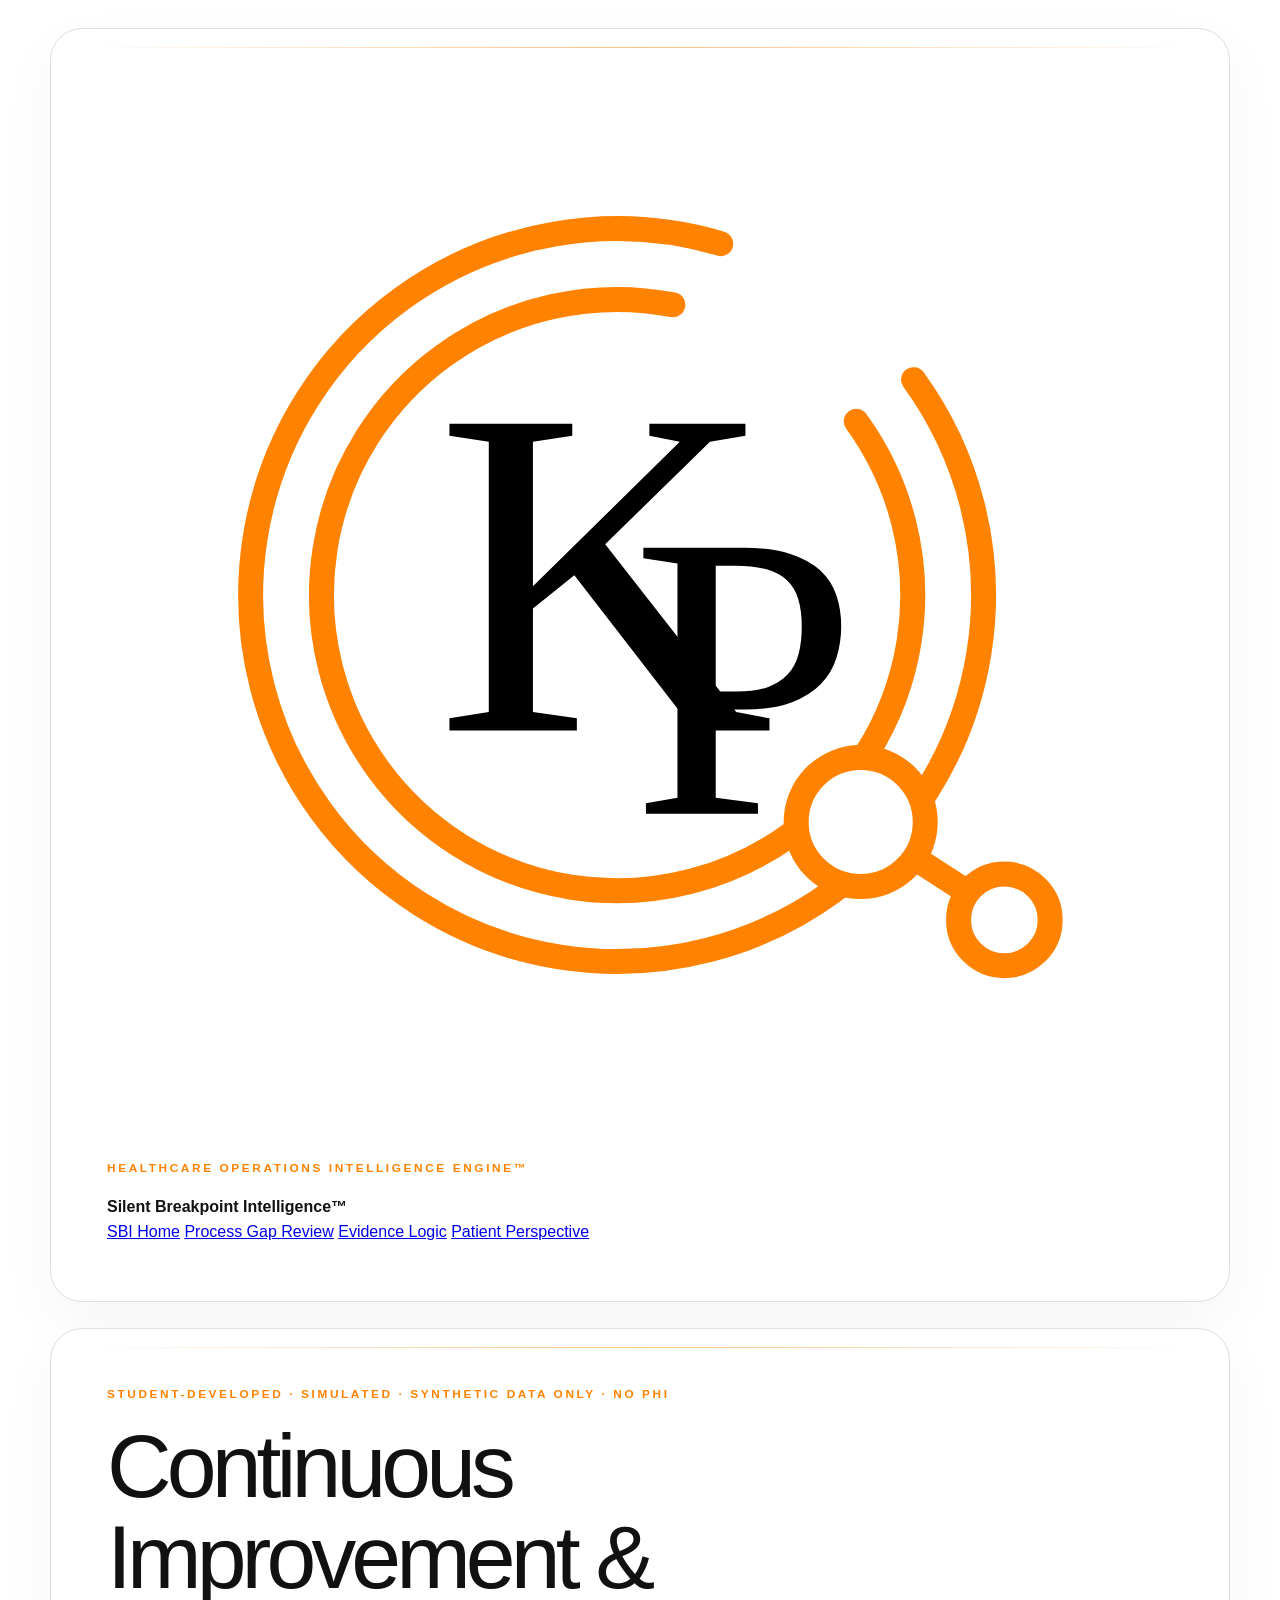
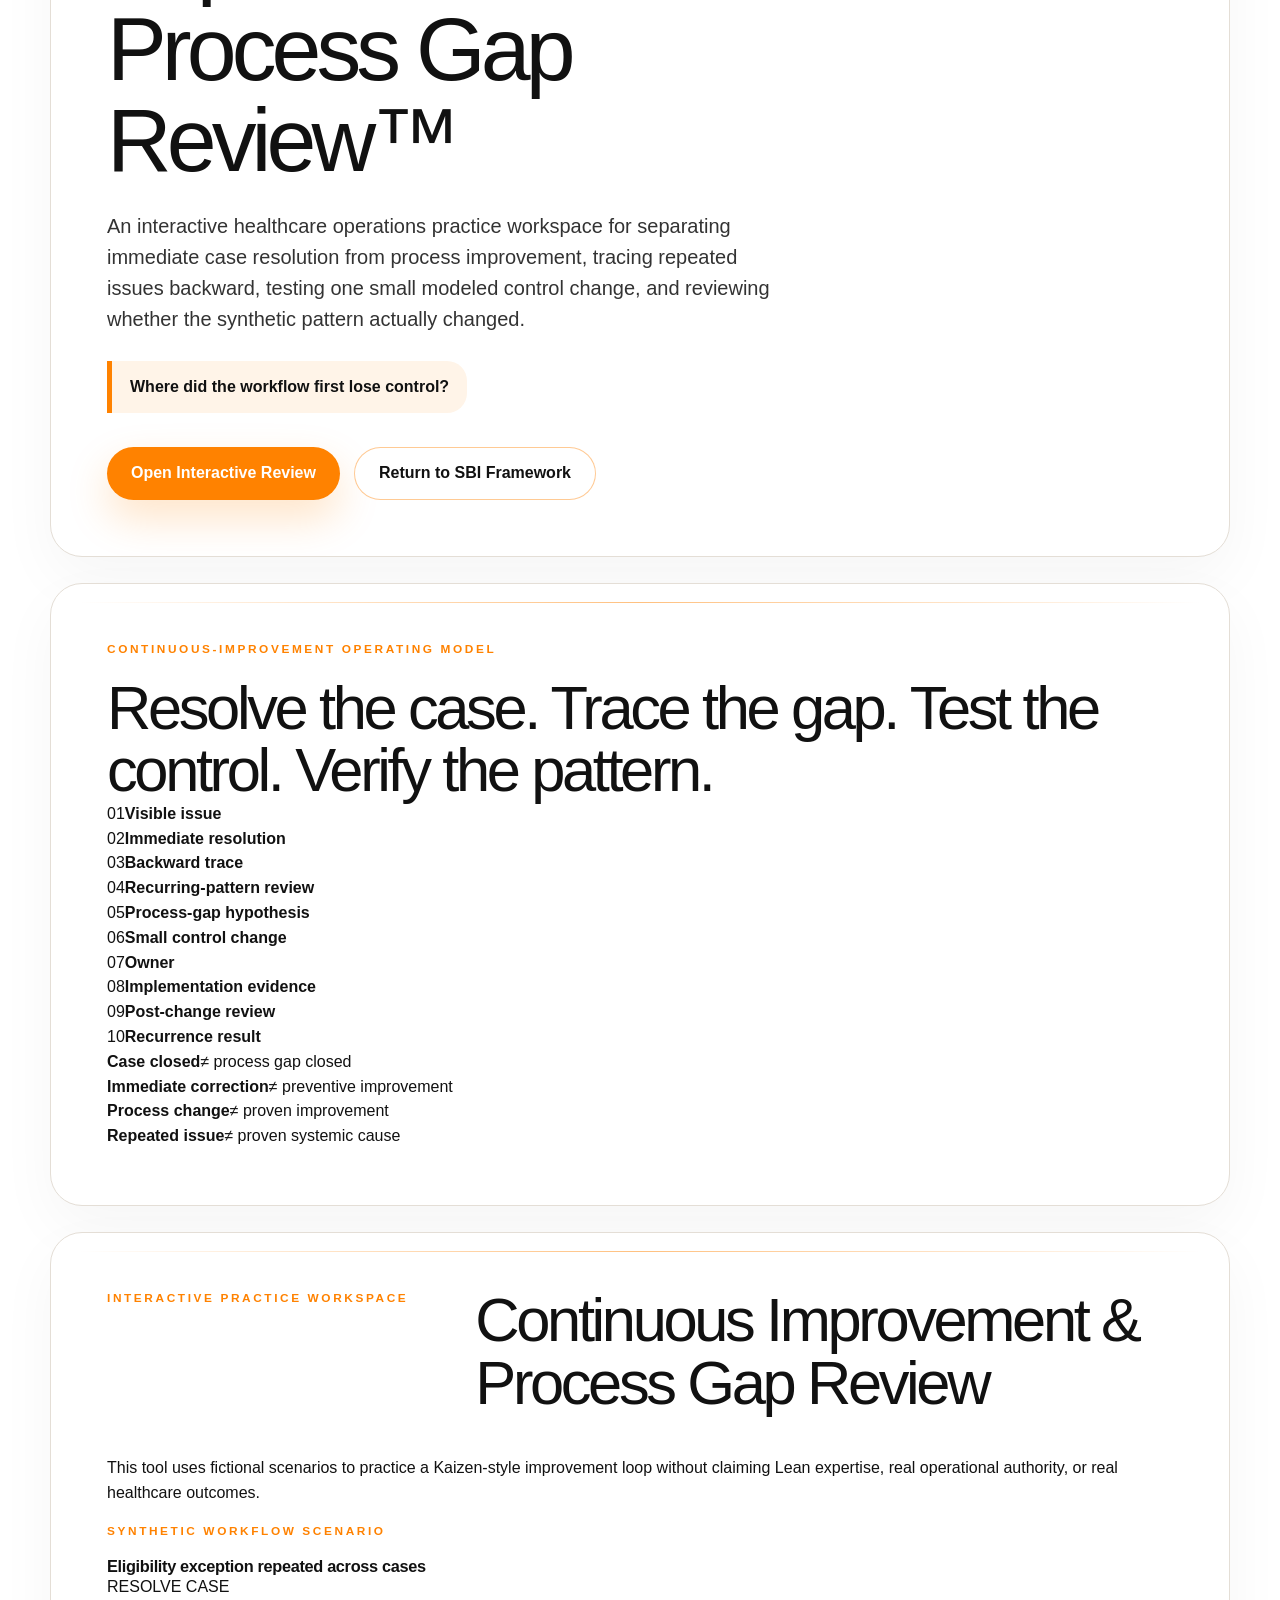
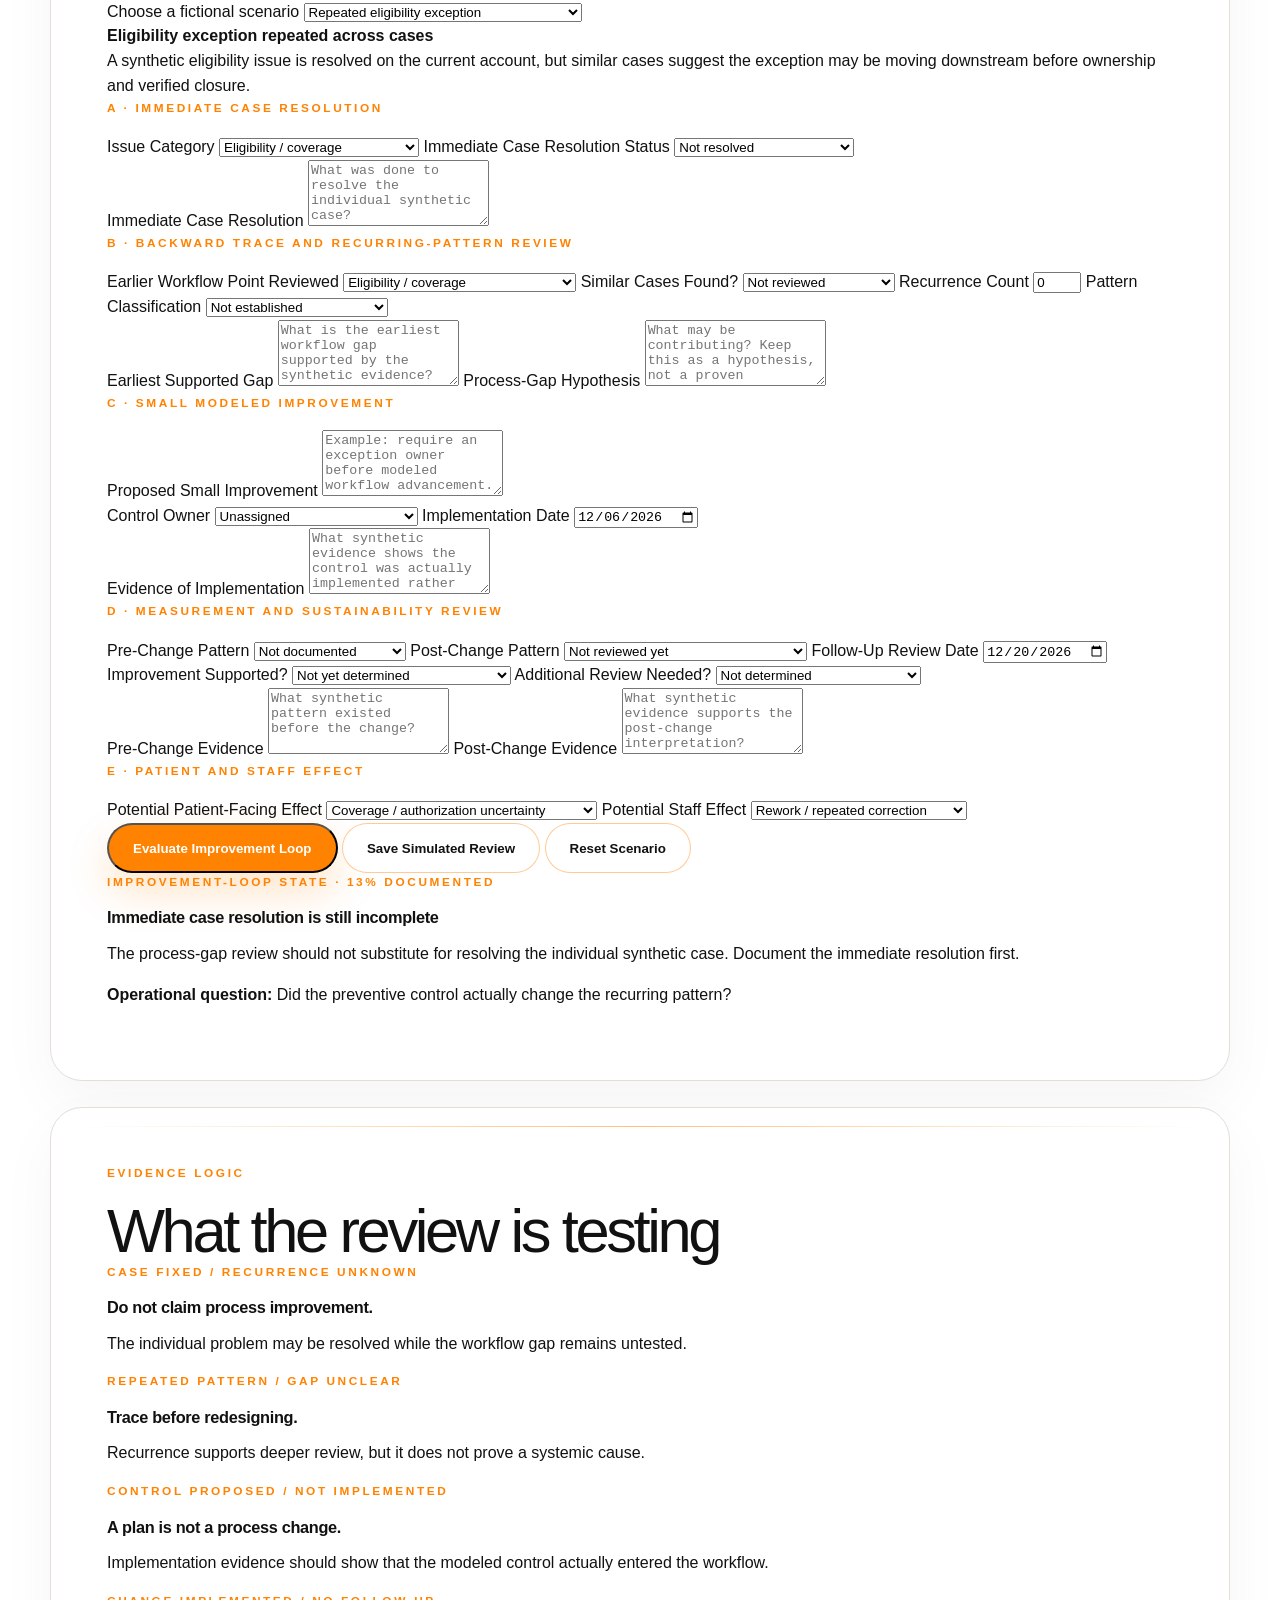
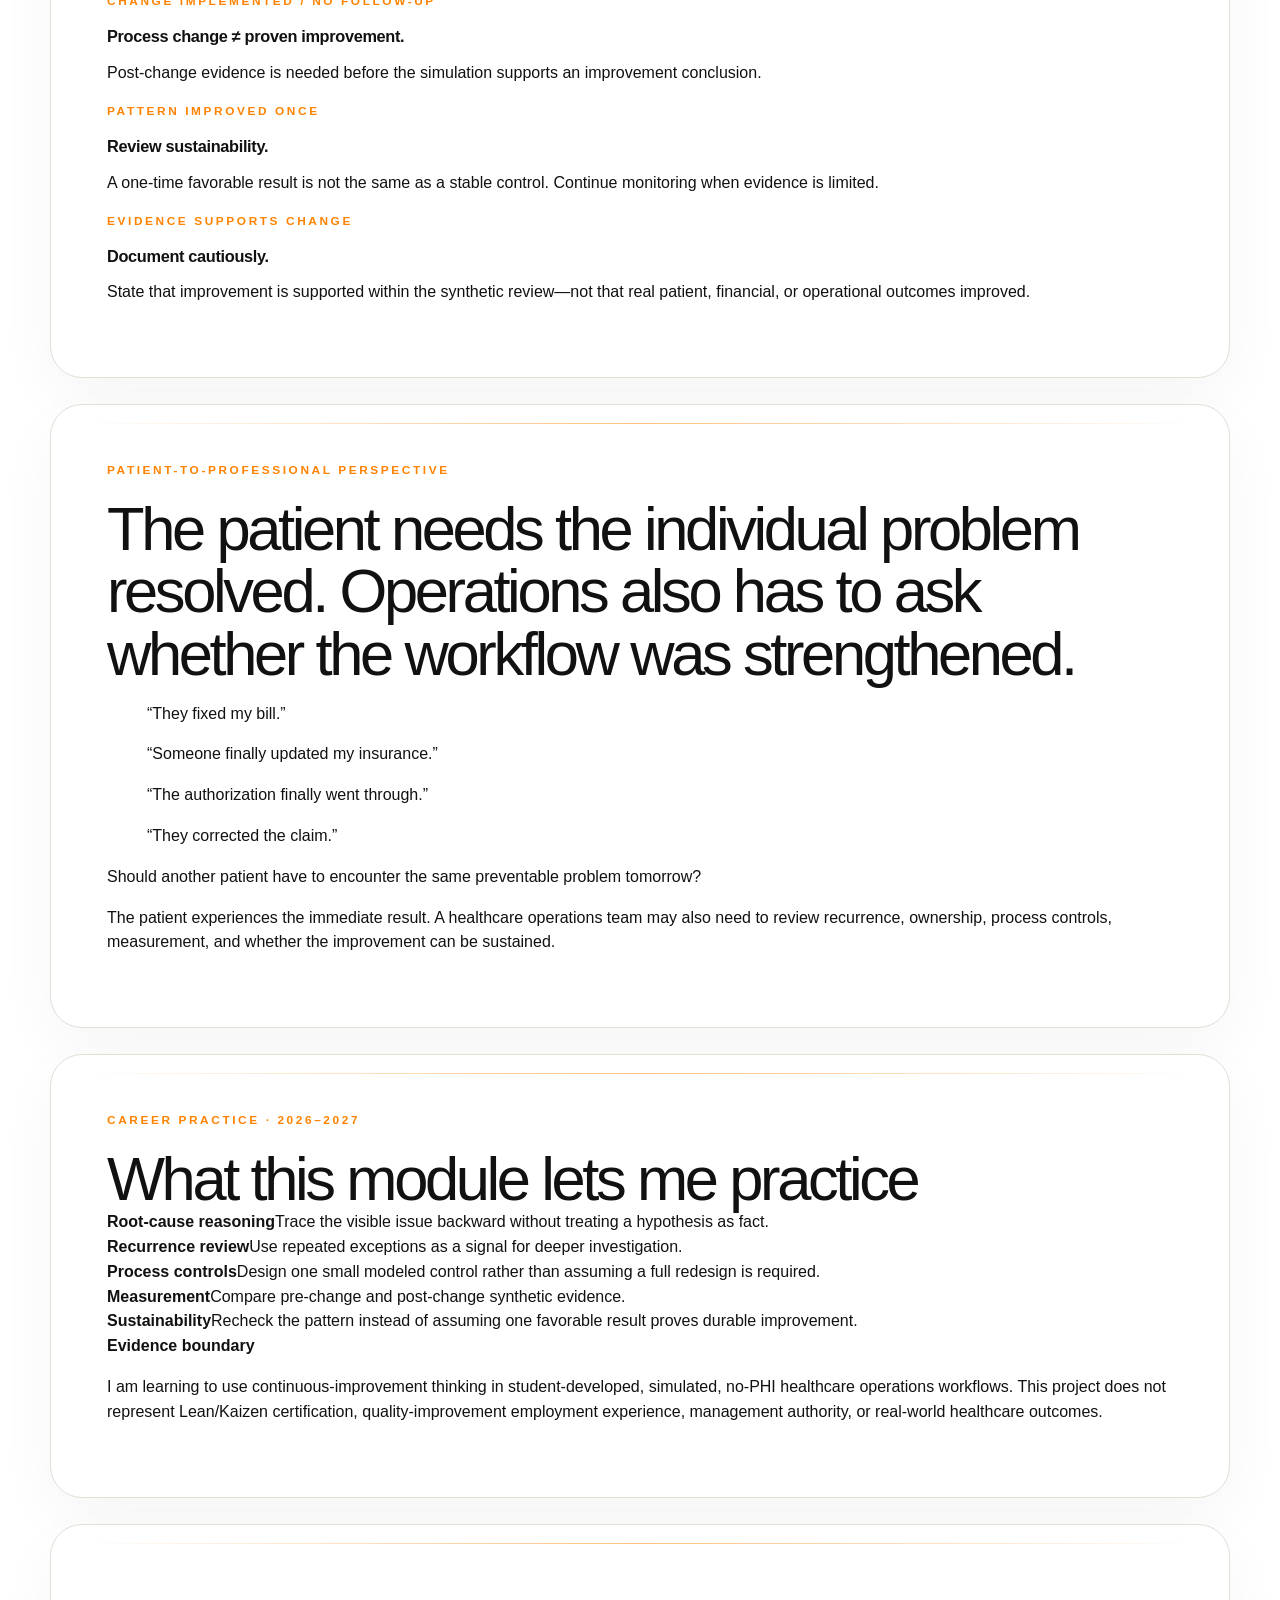
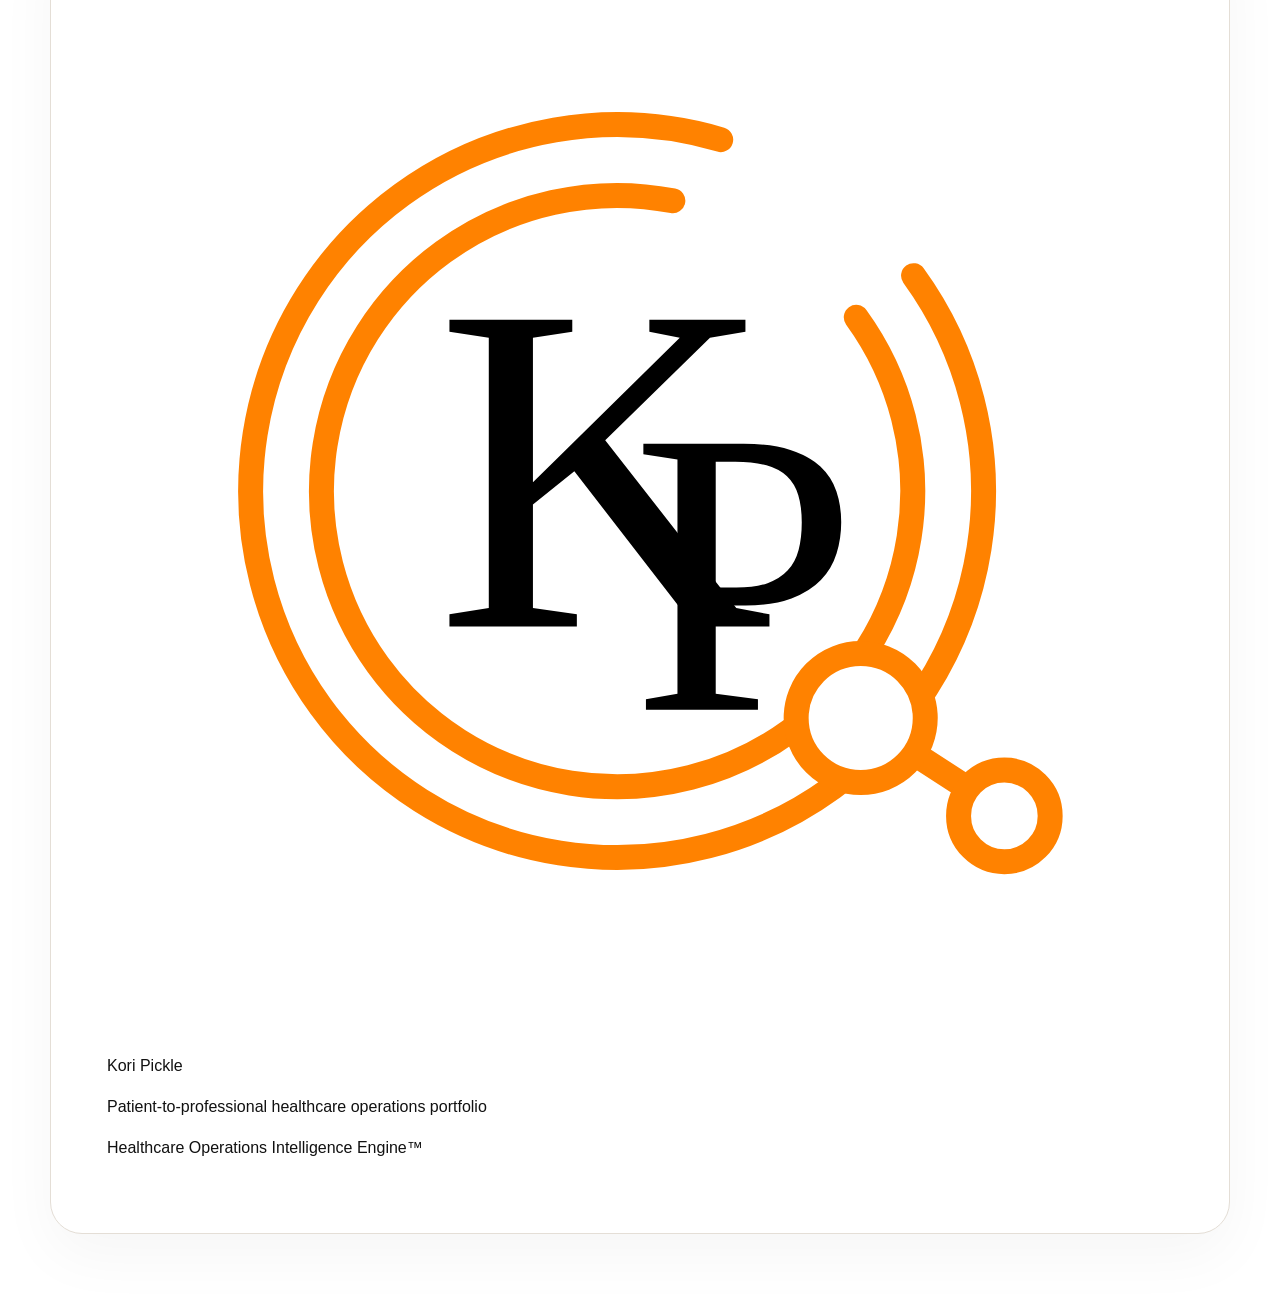
==== continuous-improvement-process-gap-review.html @ ca835718 "Add interactive Continuous Improvement and Process Gap Review" ====
<!DOCTYPE html>
<html lang="en">
<head>
  <meta charset="UTF-8">
  <meta name="viewport" content="width=device-width,initial-scale=1">
  <title>SBI | Continuous Improvement & Process Gap Review™</title>
  <meta name="description" content="Student-developed, simulated, no-PHI interactive healthcare operations continuous-improvement and process-gap review by Kori Pickle.">
  <link rel="stylesheet" href="style.css">
</head>
<body class="continuous-improvement-page">
<main>
  <section class="ci-brandbar shell-card">
    <div class="ci-brand-lockup">
      <img src="kp-logo.svg" alt="Kori Pickle KP logo">
      <div>
        <p class="eyebrow">Healthcare Operations Intelligence Engine™</p>
        <strong>Silent Breakpoint Intelligence™</strong>
      </div>
    </div>
    <div class="ci-nav">
      <a href="index.html">SBI Home</a>
      <a href="#review">Process Gap Review</a>
      <a href="#evidence">Evidence Logic</a>
      <a href="#patient">Patient Perspective</a>
    </div>
  </section>

  <section class="ci-hero shell-card">
    <p class="eyebrow">Student-developed · Simulated · Synthetic data only · No PHI</p>
    <h1>Continuous Improvement &amp; Process Gap Review™</h1>
    <p class="subtitle">An interactive healthcare operations practice workspace for separating immediate case resolution from process improvement, tracing repeated issues backward, testing one small modeled control change, and reviewing whether the synthetic pattern actually changed.</p>
    <p class="tagline">Where did the workflow first lose control?</p>
    <div class="hero-actions">
      <a class="button primary" href="#review">Open Interactive Review</a>
      <a class="button secondary" href="index.html#framework">Return to SBI Framework</a>
    </div>
  </section>

  <section class="shell-card">
    <p class="eyebrow">Continuous-improvement operating model</p>
    <h2>Resolve the case. Trace the gap. Test the control. Verify the pattern.</h2>
    <div class="ci-rail">
      <div><span>01</span><strong>Visible issue</strong></div>
      <div><span>02</span><strong>Immediate resolution</strong></div>
      <div><span>03</span><strong>Backward trace</strong></div>
      <div><span>04</span><strong>Recurring-pattern review</strong></div>
      <div><span>05</span><strong>Process-gap hypothesis</strong></div>
      <div><span>06</span><strong>Small control change</strong></div>
      <div><span>07</span><strong>Owner</strong></div>
      <div><span>08</span><strong>Implementation evidence</strong></div>
      <div><span>09</span><strong>Post-change review</strong></div>
      <div><span>10</span><strong>Recurrence result</strong></div>
    </div>
    <div class="ci-distinction-grid">
      <div><strong>Case closed</strong><span>≠ process gap closed</span></div>
      <div><strong>Immediate correction</strong><span>≠ preventive improvement</span></div>
      <div><strong>Process change</strong><span>≠ proven improvement</span></div>
      <div><strong>Repeated issue</strong><span>≠ proven systemic cause</span></div>
    </div>
  </section>

  <section id="review" class="shell-card">
    <div class="section-header">
      <p class="eyebrow">Interactive practice workspace</p>
      <h2>Continuous Improvement &amp; Process Gap Review</h2>
    </div>
    <p>This tool uses fictional scenarios to practice a Kaizen-style improvement loop without claiming Lean expertise, real operational authority, or real healthcare outcomes.</p>

    <div class="ci-workbench">
      <div class="ci-workbench-head">
        <div>
          <p class="card-label">Synthetic workflow scenario</p>
          <h3 id="ciTitle">Eligibility exception repeated across cases</h3>
        </div>
        <div id="ciStateChip" class="ci-chip">TRACE THE GAP</div>
      </div>

      <label>Choose a fictional scenario
        <select id="ciScenario">
          <option value="eligibility">Repeated eligibility exception</option>
          <option value="authorization">Repeated authorization follow-up delay</option>
          <option value="claim">Repeated corrected-claim pattern</option>
          <option value="handoff">Repeated ownership / handoff gap</option>
          <option value="payment">Repeated payment-reconciliation exception</option>
        </select>
      </label>
      <div id="ciScenarioSummary" class="ci-summary"></div>

      <form id="ciForm">
        <div class="ci-form-section">
          <p class="card-label">A · Immediate case resolution</p>
          <div class="ci-form-grid">
            <label>Issue Category
              <select id="issueCategory">
                <option>Eligibility / coverage</option>
                <option>Authorization / referral</option>
                <option>Claim correction / denial</option>
                <option>Handoff / ownership</option>
                <option>Payment / reconciliation</option>
                <option>Documentation / data integrity</option>
                <option>Other administrative workflow</option>
              </select>
            </label>
            <label>Immediate Case Resolution Status
              <select id="caseResolutionStatus">
                <option>Not resolved</option>
                <option>Partially resolved</option>
                <option>Resolved in synthetic case</option>
              </select>
            </label>
          </div>
          <label>Immediate Case Resolution
            <textarea id="immediateResolution" rows="4" placeholder="What was done to resolve the individual synthetic case?"></textarea>
          </label>
        </div>

        <div class="ci-form-section">
          <p class="card-label">B · Backward trace and recurring-pattern review</p>
          <div class="ci-form-grid">
            <label>Earlier Workflow Point Reviewed
              <select id="earlierPoint">
                <option>Not reviewed</option>
                <option>Patient access / intake</option>
                <option>Eligibility / coverage</option>
                <option>Authorization / referral</option>
                <option>Documentation readiness</option>
                <option>Handoff / ownership</option>
                <option>Claim preparation / submission</option>
                <option>Payer acknowledgement / follow-up</option>
                <option>Payment / reconciliation</option>
              </select>
            </label>
            <label>Similar Cases Found?
              <select id="similarCases">
                <option>Not reviewed</option>
                <option>No</option>
                <option>Yes</option>
                <option>Needs more evidence</option>
              </select>
            </label>
            <label>Recurrence Count
              <input id="recurrenceCount" type="number" min="0" max="99" value="0">
            </label>
            <label>Pattern Classification
              <select id="patternClass">
                <option>Not established</option>
                <option>Isolated synthetic case</option>
                <option>Possible recurring pattern</option>
                <option>Repeated synthetic pattern</option>
                <option>Needs more evidence</option>
              </select>
            </label>
          </div>
          <label>Earliest Supported Gap
            <textarea id="supportedGap" rows="4" placeholder="What is the earliest workflow gap supported by the synthetic evidence?"></textarea>
          </label>
          <label>Process-Gap Hypothesis
            <textarea id="gapHypothesis" rows="4" placeholder="What may be contributing? Keep this as a hypothesis, not a proven conclusion."></textarea>
          </label>
        </div>

        <div class="ci-form-section">
          <p class="card-label">C · Small modeled improvement</p>
          <label>Proposed Small Improvement
            <textarea id="smallImprovement" rows="4" placeholder="Example: require an exception owner before modeled workflow advancement."></textarea>
          </label>
          <div class="ci-form-grid">
            <label>Control Owner
              <select id="controlOwner">
                <option>Unassigned</option>
                <option>Patient Access</option>
                <option>Eligibility / Financial Clearance</option>
                <option>Prior Authorization Support</option>
                <option>Documentation / HIM Support</option>
                <option>Claims / A/R Follow-Up</option>
                <option>Revenue Cycle Support</option>
                <option>Qualified Review</option>
              </select>
            </label>
            <label>Implementation Date
              <input id="implementationDate" type="date">
            </label>
          </div>
          <label>Evidence of Implementation
            <textarea id="implementationEvidence" rows="4" placeholder="What synthetic evidence shows the control was actually implemented rather than only proposed?"></textarea>
          </label>
        </div>

        <div class="ci-form-section">
          <p class="card-label">D · Measurement and sustainability review</p>
          <div class="ci-form-grid">
            <label>Pre-Change Pattern
              <select id="prePattern">
                <option>Not documented</option>
                <option>Isolated</option>
                <option>Possible recurrence</option>
                <option>Repeated pattern</option>
                <option>Needs more evidence</option>
              </select>
            </label>
            <label>Post-Change Pattern
              <select id="postPattern">
                <option>Not reviewed yet</option>
                <option>No repeated pattern visible</option>
                <option>Lower modeled recurrence</option>
                <option>Pattern unchanged</option>
                <option>Pattern increased</option>
                <option>Inconclusive / more evidence needed</option>
              </select>
            </label>
            <label>Follow-Up Review Date
              <input id="followUpDate" type="date">
            </label>
            <label>Improvement Supported?
              <select id="improvementSupported">
                <option>Not yet determined</option>
                <option>Supported in synthetic review</option>
                <option>Not supported in synthetic review</option>
                <option>Inconclusive</option>
              </select>
            </label>
            <label>Additional Review Needed?
              <select id="additionalReview">
                <option>Not determined</option>
                <option>No additional review identified</option>
                <option>Yes — continue monitoring</option>
                <option>Yes — revise modeled control</option>
                <option>Yes — qualified review needed</option>
              </select>
            </label>
          </div>
          <label>Pre-Change Evidence
            <textarea id="preEvidence" rows="4" placeholder="What synthetic pattern existed before the change?"></textarea>
          </label>
          <label>Post-Change Evidence
            <textarea id="postEvidence" rows="4" placeholder="What synthetic evidence supports the post-change interpretation?"></textarea>
          </label>
        </div>

        <div class="ci-form-section">
          <p class="card-label">E · Patient and staff effect</p>
          <div class="ci-form-grid">
            <label>Potential Patient-Facing Effect
              <select id="patientEffect">
                <option>Repeated call / explanation</option>
                <option>Delay / uncertainty</option>
                <option>Billing confusion</option>
                <option>Coverage / authorization uncertainty</option>
                <option>Repeated information request</option>
                <option>No modeled patient-facing effect identified</option>
              </select>
            </label>
            <label>Potential Staff Effect
              <select id="staffEffect">
                <option>Rework / repeated correction</option>
                <option>Queue aging / extra follow-up</option>
                <option>Context reconstruction</option>
                <option>Manual workaround</option>
                <option>Escalation burden</option>
                <option>No modeled staff effect identified</option>
              </select>
            </label>
          </div>
        </div>

        <div class="ci-actions">
          <button type="submit" class="button primary">Evaluate Improvement Loop</button>
          <button type="button" id="ciSave" class="button secondary">Save Simulated Review</button>
          <button type="button" id="ciReset" class="button secondary">Reset Scenario</button>
        </div>
      </form>

      <div class="ci-progress"><div id="ciProgressBar"></div></div>
      <div id="ciResult" class="ci-result" aria-live="polite"></div>
    </div>
  </section>

  <section id="evidence" class="shell-card">
    <p class="eyebrow">Evidence logic</p>
    <h2>What the review is testing</h2>
    <div class="ci-decision-grid">
      <article><p class="card-label">Case fixed / recurrence unknown</p><h3>Do not claim process improvement.</h3><p>The individual problem may be resolved while the workflow gap remains untested.</p></article>
      <article><p class="card-label">Repeated pattern / gap unclear</p><h3>Trace before redesigning.</h3><p>Recurrence supports deeper review, but it does not prove a systemic cause.</p></article>
      <article><p class="card-label">Control proposed / not implemented</p><h3>A plan is not a process change.</h3><p>Implementation evidence should show that the modeled control actually entered the workflow.</p></article>
      <article><p class="card-label">Change implemented / no follow-up</p><h3>Process change ≠ proven improvement.</h3><p>Post-change evidence is needed before the simulation supports an improvement conclusion.</p></article>
      <article><p class="card-label">Pattern improved once</p><h3>Review sustainability.</h3><p>A one-time favorable result is not the same as a stable control. Continue monitoring when evidence is limited.</p></article>
      <article><p class="card-label">Evidence supports change</p><h3>Document cautiously.</h3><p>State that improvement is supported within the synthetic review—not that real patient, financial, or operational outcomes improved.</p></article>
    </div>
  </section>

  <section id="patient" class="shell-card">
    <p class="eyebrow">Patient-to-professional perspective</p>
    <h2>The patient needs the individual problem resolved. Operations also has to ask whether the workflow was strengthened.</h2>
    <div class="ci-quote-grid">
      <blockquote>“They fixed my bill.”</blockquote>
      <blockquote>“Someone finally updated my insurance.”</blockquote>
      <blockquote>“The authorization finally went through.”</blockquote>
      <blockquote>“They corrected the claim.”</blockquote>
    </div>
    <p class="ci-insight">Should another patient have to encounter the same preventable problem tomorrow?</p>
    <p>The patient experiences the immediate result. A healthcare operations team may also need to review recurrence, ownership, process controls, measurement, and whether the improvement can be sustained.</p>
  </section>

  <section class="shell-card">
    <p class="eyebrow">Career practice · 2026–2027</p>
    <h2>What this module lets me practice</h2>
    <div class="ci-skill-grid">
      <div><strong>Root-cause reasoning</strong><span>Trace the visible issue backward without treating a hypothesis as fact.</span></div>
      <div><strong>Recurrence review</strong><span>Use repeated exceptions as a signal for deeper investigation.</span></div>
      <div><strong>Process controls</strong><span>Design one small modeled control rather than assuming a full redesign is required.</span></div>
      <div><strong>Measurement</strong><span>Compare pre-change and post-change synthetic evidence.</span></div>
      <div><strong>Sustainability</strong><span>Recheck the pattern instead of assuming one favorable result proves durable improvement.</span></div>
    </div>
    <div class="ci-boundary">
      <strong>Evidence boundary</strong>
      <p>I am learning to use continuous-improvement thinking in student-developed, simulated, no-PHI healthcare operations workflows. This project does not represent Lean/Kaizen certification, quality-improvement employment experience, management authority, or real-world healthcare outcomes.</p>
    </div>
  </section>

  <section class="ci-signature shell-card">
    <img src="kp-logo.svg" alt="Kori Pickle KP logo">
    <div>
      <span class="ci-signature-name">Kori Pickle</span>
      <div class="ci-signature-rule"></div>
      <p>Patient-to-professional healthcare operations portfolio</p>
      <p>Healthcare Operations Intelligence Engine™</p>
    </div>
  </section>
</main>

<script>
const scenarios={
  eligibility:{
    title:"Eligibility exception repeated across cases",
    summary:"A synthetic eligibility issue is resolved on the current account, but similar cases suggest the exception may be moving downstream before ownership and verified closure.",
    category:"Eligibility / coverage",
    point:"Eligibility / coverage",
    patient:"Coverage / authorization uncertainty",
    staff:"Rework / repeated correction"
  },
  authorization:{
    title:"Authorization follow-up delay repeated across cases",
    summary:"A modeled authorization eventually moves forward, but repeated aging and unclear ownership suggest a process-gap review may be justified.",
    category:"Authorization / referral",
    point:"Authorization / referral",
    patient:"Delay / uncertainty",
    staff:"Queue aging / extra follow-up"
  },
  claim:{
    title:"Corrected-claim pattern repeated in the queue",
    summary:"Individual synthetic claims are corrected, but repeated correction categories raise the question of whether the earlier workflow needs a preventive control.",
    category:"Claim correction / denial",
    point:"Claim preparation / submission",
    patient:"Billing confusion",
    staff:"Rework / repeated correction"
  },
  handoff:{
    title:"Repeated ownership gap at a workflow handoff",
    summary:"The immediate synthetic issue is resolved, but several cases show unclear next-action ownership after work changes hands.",
    category:"Handoff / ownership",
    point:"Handoff / ownership",
    patient:"Repeated call / explanation",
    staff:"Context reconstruction"
  },
  payment:{
    title:"Repeated payment-reconciliation exception",
    summary:"A modeled balance is corrected, but recurring reconciliation exceptions suggest the financial workflow may need a stronger evidence-and-closure control.",
    category:"Payment / reconciliation",
    point:"Payment / reconciliation",
    patient:"Billing confusion",
    staff:"Rework / repeated correction"
  }
};

const q=s=>document.querySelector(s);
const today=()=>new Date().toISOString().slice(0,10);
const addDays=n=>{const d=new Date();d.setDate(d.getDate()+n);return d.toISOString().slice(0,10)};

function loadScenario(){
  const s=scenarios[q("#ciScenario").value];
  q("#ciTitle").textContent=s.title;
  q("#ciScenarioSummary").innerHTML="<strong>"+s.title+"</strong><br>"+s.summary;
  q("#issueCategory").value=s.category;
  q("#caseResolutionStatus").value="Not resolved";
  q("#immediateResolution").value="";
  q("#earlierPoint").value=s.point;
  q("#similarCases").value="Not reviewed";
  q("#recurrenceCount").value=0;
  q("#patternClass").value="Not established";
  q("#supportedGap").value="";
  q("#gapHypothesis").value="";
  q("#smallImprovement").value="";
  q("#controlOwner").value="Unassigned";
  q("#implementationDate").value=today();
  q("#implementationEvidence").value="";
  q("#prePattern").value="Not documented";
  q("#postPattern").value="Not reviewed yet";
  q("#followUpDate").value=addDays(14);
  q("#improvementSupported").value="Not yet determined";
  q("#additionalReview").value="Not determined";
  q("#preEvidence").value="";
  q("#postEvidence").value="";
  q("#patientEffect").value=s.patient;
  q("#staffEffect").value=s.staff;
  evaluate(false);
}

function evaluate(scroll=true){
  const resolved=q("#caseResolutionStatus").value==="Resolved in synthetic case";
  const immediate=!!q("#immediateResolution").value.trim();
  const earlier=q("#earlierPoint").value!=="Not reviewed";
  const similar=q("#similarCases").value;
  const recurrence=Number(q("#recurrenceCount").value)||0;
  const pattern=q("#patternClass").value;
  const gap=!!q("#supportedGap").value.trim();
  const hypothesis=!!q("#gapHypothesis").value.trim();
  const improvement=!!q("#smallImprovement").value.trim();
  const owner=q("#controlOwner").value!=="Unassigned";
  const implementation=!!q("#implementationEvidence").value.trim();
  const pre=q("#prePattern").value!=="Not documented" && !!q("#preEvidence").value.trim();
  const post=q("#postPattern").value!=="Not reviewed yet" && !!q("#postEvidence").value.trim();
  const reviewDate=!!q("#followUpDate").value;
  const supported=q("#improvementSupported").value;
  const additional=q("#additionalReview").value!=="Not determined";

  const controls=[resolved,immediate,earlier,similar!=="Not reviewed",pattern!=="Not established",gap,hypothesis,improvement,owner,implementation,pre,post,reviewDate,supported!=="Not yet determined",additional];
  const pct=Math.round(controls.filter(Boolean).length/controls.length*100);
  q("#ciProgressBar").style.width=pct+"%";

  let chip,state,title,body;
  const recurrenceSignal=similar==="Yes" || recurrence>1 || pattern==="Possible recurring pattern" || pattern==="Repeated synthetic pattern";

  if(!resolved || !immediate){
    chip="RESOLVE CASE";state="blocked";title="Immediate case resolution is still incomplete";
    body="The process-gap review should not substitute for resolving the individual synthetic case. Document the immediate resolution first.";
  }else if(!earlier || similar==="Not reviewed" || pattern==="Not established"){
    chip="TRACE THE GAP";state="review";title="Case resolved — process-gap evidence is not yet established";
    body="Trace the workflow backward and review whether this is isolated, recurring, or still uncertain.";
  }else if(!gap || !hypothesis){
    chip="EVIDENCE BOUNDARY";state="review";title="Pattern reviewed — earliest supported gap or hypothesis is incomplete";
    body="Document the earliest supported gap and keep the process-gap hypothesis separate from what the synthetic evidence actually proves.";
  }else if(recurrenceSignal && (!improvement || !owner)){
    chip="DESIGN CONTROL";state="active";title="A recurring signal is visible — a small modeled improvement needs ownership";
    body="Choose one controllable improvement and assign an owner rather than jumping to a full redesign.";
  }else if(improvement && !implementation){
    chip="IMPLEMENTATION EVIDENCE";state="active";title="Improvement proposed — implementation is not yet evidenced";
    body="A proposed control is not a process change. Document synthetic evidence that the modeled control was actually implemented.";
  }else if(!pre){
    chip="BASELINE NEEDED";state="review";title="Control implemented — pre-change evidence is incomplete";
    body="Document the synthetic pre-change pattern so the later review has something meaningful to compare.";
  }else if(!post || !reviewDate){
    chip="POST-CHANGE REVIEW";state="active";title="Implementation documented — outcome review is still pending";
    body="Review the post-change pattern on the planned follow-up date before claiming improvement.";
  }else if(supported==="Not yet determined" || !additional){
    chip="INTERPRET RESULT";state="review";title="Pre/post evidence exists — interpretation still needs to be documented";
    body="State whether the synthetic review supports improvement, does not support it, or remains inconclusive, and document whether additional review is needed.";
  }else if(supported==="Supported in synthetic review"){
    chip="SUPPORTED IN SIMULATION";state="closed";title="The modeled improvement is supported within this synthetic review";
    body="The review documents case resolution, traceback, recurrence evidence, a small control change, implementation evidence, and post-change comparison. This does not prove real-world healthcare improvement.";
  }else if(supported==="Not supported in synthetic review"){
    chip="REVISE CONTROL";state="active";title="The modeled change did not improve the synthetic pattern";
    body="Keep the process gap open for additional review, revise the modeled control, or gather better evidence rather than declaring success.";
  }else{
    chip="MORE EVIDENCE";state="review";title="The synthetic evidence is inconclusive";
    body="Continue monitoring or revise the review design. An uncertain result should remain uncertain.";
  }

  q("#ciStateChip").textContent=chip;
  const result=q("#ciResult");
  result.className="ci-result "+state;
  result.innerHTML='<p class="card-label">Improvement-loop state · '+pct+'% documented</p><h3>'+title+'</h3><p>'+body+'</p><p><strong>Operational question:</strong> Did the preventive control actually change the recurring pattern?</p>';
  if(scroll) result.scrollIntoView({behavior:"smooth",block:"center"});
}

q("#ciScenario").addEventListener("change",loadScenario);
document.querySelectorAll("#ciForm input,#ciForm select,#ciForm textarea").forEach(el=>{
  el.addEventListener("change",()=>evaluate(false));
  el.addEventListener("input",()=>evaluate(false));
});
q("#ciForm").addEventListener("submit",e=>{e.preventDefault();evaluate(true);});
q("#ciSave").addEventListener("click",()=>{
  evaluate(false);
  q("#ciResult").insertAdjacentHTML("beforeend","<p><strong>Simulated review saved in this browser session:</strong> "+q("#issueCategory").value+" · Owner: "+q("#controlOwner").value+" · Improvement status: "+q("#improvementSupported").value+"</p>");
});
q("#ciReset").addEventListener("click",loadScenario);
loadScenario();
</script>
</body>
</html>
---- style.css ----
:root {
  --white: #ffffff;
  --black: #111111;
  --charcoal: #333333;
  --muted: #6d6a66;
  --warm: #f7f5f2;
  --warm-2: #f1eee9;
  --line: #e4ded6;
  --orange: #ff8200;
  --orange-soft: #fff4e8;
}

* {
  box-sizing: border-box;
}

html {
  scroll-behavior: smooth;
}

body {
  margin: 0;
  background: var(--white);
  color: var(--black);
  font-family: Inter, Arial, Helvetica, sans-serif;
  line-height: 1.55;
}

main {
  width: min(1180px, 94vw);
  margin: 0 auto;
  padding: 28px 0 44px;
}

.shell-card {
  background: var(--white);
  border: 1px solid var(--line);
  border-radius: 32px;
  box-shadow: 0 22px 60px rgba(17, 17, 17, 0.04);
  margin: 0 0 26px;
  padding: clamp(28px, 5vw, 56px);
  position: relative;
  overflow: hidden;
}

.shell-card:before {
  content: "";
  position: absolute;
  top: 18px;
  left: 28px;
  right: 28px;
  height: 1px;
  background: linear-gradient(90deg, transparent, var(--orange), transparent);
  opacity: 0.5;
}

.slim-card {
  max-width: none;
}

.hero {
  min-height: auto;
}

.brand-strip {
  display: flex;
  align-items: center;
  gap: 18px;
  border-bottom: 1px solid var(--line);
  padding-bottom: 24px;
  margin-bottom: 26px;
}

.brand-dot {
  width: 58px;
  height: 58px;
  border-radius: 999px;
  border: 1px solid var(--line);
  display: inline-flex;
  align-items: center;
  justify-content: center;
  color: var(--orange);
  font-size: 0.76rem;
  font-weight: 900;
  background: var(--white);
  box-shadow: 0 12px 28px rgba(255, 130, 0, 0.08);
  flex: 0 0 auto;
}

.brand-strip p,
.dashboard-label,
.eyebrow,
.section-kicker,
.card-label {
  margin: 0;
  text-transform: uppercase;
  letter-spacing: 0.22em;
  font-size: 0.74rem;
  font-weight: 900;
}

.brand-strip p {
  color: var(--black);
}

.brand-strip small {
  display: block;
  color: var(--muted);
  margin-top: 4px;
  font-size: 0.76rem;
  letter-spacing: 0.03em;
}

.dashboard-label {
  color: var(--muted);
  margin-bottom: 34px;
}

.eyebrow,
.section-kicker,
.card-label {
  color: var(--orange);
  margin-bottom: 18px;
}

.hero-grid {
  display: grid;
  grid-template-columns: 1.15fr 0.85fr;
  gap: 42px;
  align-items: stretch;
}

h1,
h2,
h3 {
  margin: 0;
  line-height: 1.02;
}

h1,
h2 {
  font-family: Inter, Arial, Helvetica, sans-serif;
  font-weight: 400;
  letter-spacing: -0.055em;
}

h1 {
  max-width: 770px;
  font-size: clamp(3rem, 7vw, 6.9rem);
}

h1 span,
h2 span {
  color: var(--orange);
}

h2 {
  font-size: clamp(2.1rem, 4.8vw, 4.7rem);
}

h3 {
  font-size: 1.02rem;
  letter-spacing: -0.02em;
  font-weight: 800;
}

.subtitle {
  max-width: 680px;
  color: var(--charcoal);
  font-size: clamp(1rem, 1.6vw, 1.25rem);
  margin: 24px 0 0;
}

.tagline {
  display: inline-block;
  margin: 26px 0 0;
  padding: 14px 18px;
  border-left: 5px solid var(--orange);
  background: var(--orange-soft);
  color: var(--black);
  font-weight: 900;
  border-radius: 0 20px 20px 0;
}

.created-line {
  margin: 40px 0 0;
  text-align: right;
  color: var(--orange);
  font-weight: 800;
  font-size: 0.9rem;
  font-style: italic;
}

.hero-actions {
  display: flex;
  flex-wrap: wrap;
  gap: 14px;
  margin-top: 34px;
}

.button {
  display: inline-flex;
  justify-content: center;
  align-items: center;
  min-height: 50px;
  padding: 13px 24px;
  border-radius: 999px;
  text-decoration: none;
  font-weight: 900;
  transition: transform 0.2s ease, box-shadow 0.2s ease;
}

.button:hover {
  transform: translateY(-2px);
}

.primary {
  background: var(--orange);
  color: var(--white);
  box-shadow: 0 18px 42px rgba(255, 130, 0, 0.22);
}

.secondary {
  color: var(--black);
  border: 1px solid rgba(255, 130, 0, 0.42);
  background: var(--white);
}

.signature-card {
  background: var(--warm);
  border: 1px solid var(--line);
  border-radius: 32px;
  padding: 34px;
  position: relative;
}

.signature-card:before {
  content: "";
  position: absolute;
  inset: -10px;
  border: 1px solid var(--line);
  border-radius: 42px;
  opacity: 0.85;
  z-index: -1;
}

.signature-card:after {
  content: "";
  position: absolute;
  width: 70px;
  height: 70px;
  right: 24px;
  bottom: 24px;
  border-radius: 999px;
  border: 1px solid rgba(255, 130, 0, 0.24);
  background: radial-gradient(circle, rgba(255, 130, 0, 0.08), transparent 68%);
}

.signature-card h2 {
  font-size: clamp(2rem, 3.7vw, 3.7rem);
  margin-bottom: 24px;
}

.signature-card p:last-child,
.statement-section p,
.score-section p,
.case-section p,
.positioning-section p,
.cta-section p {
  color: var(--charcoal);
  font-size: 1.02rem;
}

.statement-section p:last-child,
.positioning-section p {
  max-width: 760px;
}

.section-header {
  display: grid;
  grid-template-columns: 0.64fr 1.36fr;
  gap: 40px;
  align-items: start;
  margin-bottom: 42px;
}

.cards {
  display: grid;
  gap: 16px;
}

.six-grid {
  grid-template-columns: repeat(3, 1fr);
}

.four-grid {
  grid-template-columns: repeat(4, 1fr);
}

.card {
  background: var(--warm);
  border: 1px solid var(--line);
  border-radius: 28px;
  padding: 24px;
  min-height: 210px;
}

.number {
  display: inline-flex;
  justify-content: center;
  align-items: center;
  width: 42px;
  height: 42px;
  border-radius: 999px;
  border: 1px solid rgba(255, 130, 0, 0.42);
  color: var(--orange);
  font-weight: 900;
  margin-bottom: 24px;
  background: var(--white);
  box-shadow: 0 8px 20px rgba(255, 130, 0, 0.08);
}

.card p {
  color: var(--charcoal);
  margin: 14px 0 0;
}

.workflow-map {
  display: grid;
  grid-template-columns: repeat(7, 1fr);
  gap: 10px;
}

.step {
  min-height: 112px;
  border: 1px solid var(--line);
  border-radius: 24px;
  background: var(--warm);
  padding: 16px;
  display: flex;
  flex-direction: column;
  justify-content: space-between;
}

.step span {
  color: var(--orange);
  font-weight: 900;
  font-size: 0.75rem;
}

.step strong {
  font-size: 0.88rem;
}

.step.danger {
  background: var(--orange-soft);
  border-color: rgba(255, 130, 0, 0.35);
}

.zone-callout {
  margin-top: 18px;
  padding: 14px 18px;
  border-radius: 999px;
  border: 1px solid var(--line);
  background: var(--white);
  color: var(--orange);
  display: inline-flex;
  font-weight: 900;
  letter-spacing: 0.08em;
  text-transform: uppercase;
  font-size: 0.78rem;
}

.score-section,
.calculator-grid {
  display: grid;
  grid-template-columns: 1fr 1fr;
  gap: 42px;
  align-items: center;
}

.score-panel,
.calculator-result {
  background: var(--white);
  color: var(--black);
  border: 1px solid var(--line);
  border-radius: 32px;
  padding: 28px;
}

.score-panel div {
  display: flex;
  justify-content: space-between;
  gap: 20px;
  padding: 18px 0;
  border-bottom: 1px solid var(--line);
}

.score-panel div:last-child {
  border-bottom: 0;
}

.score-panel strong {
  color: var(--orange);
}

.calculator-controls {
  background: var(--warm);
  border: 1px solid var(--line);
  border-radius: 32px;
  padding: 26px;
}

.calculator-controls label {
  display: grid;
  grid-template-columns: 1fr 1fr 34px;
  gap: 14px;
  align-items: center;
  padding: 16px 0;
  border-bottom: 1px solid var(--line);
  font-weight: 800;
}

.calculator-controls label:last-child {
  border-bottom: 0;
}

input[type="range"] {
  accent-color: var(--orange);
  width: 100%;
}

.calculator-controls span {
  color: var(--orange);
  font-weight: 900;
  text-align: right;
}

.score-total {
  color: var(--orange);
  font-size: clamp(5rem, 10vw, 8rem);
  line-height: 1;
  margin-bottom: 16px;
  font-weight: 300;
  letter-spacing: -0.06em;
}

.calculator-result h3 {
  font-size: 1.55rem;
  margin-bottom: 14px;
}

.calculator-result p:last-child {
  color: var(--charcoal);
}

.metric-grid {
  display: grid;
  grid-template-columns: repeat(3, 1fr);
  gap: 16px;
}

.metric-grid article {
  background: var(--warm);
  color: var(--black);
  border: 1px solid var(--line);
  border-radius: 28px;
  padding: 24px;
  min-height: 150px;
  display: flex;
  flex-direction: column;
  justify-content: space-between;
}

.metric-grid span {
  color: var(--muted);
  font-size: 0.88rem;
}

.metric-grid strong {
  color: var(--orange);
  font-size: clamp(1.9rem, 3vw, 2.7rem);
  line-height: 1;
  font-weight: 400;
  letter-spacing: -0.05em;
}

.case-content {
  max-width: 1100px;
}

.case-grid {
  display: grid;
  grid-template-columns: repeat(4, 1fr);
  gap: 14px;
  margin-top: 38px;
}

.case-grid article {
  background: var(--warm);
  border: 1px solid var(--line);
  border-radius: 26px;
  padding: 22px;
}

.case-grid h3 {
  color: var(--orange);
  margin-bottom: 12px;
}

.download-grid {
  display: grid;
  grid-template-columns: repeat(4, 1fr);
  gap: 16px;
}

.download-card {
  display: flex;
  flex-direction: column;
  justify-content: space-between;
  gap: 24px;
  min-height: 190px;
  padding: 24px;
  border-radius: 28px;
  background: var(--warm);
  border: 1px solid var(--line);
  color: var(--black);
  text-decoration: none;
  transition: transform 0.2s ease, border-color 0.2s ease, box-shadow 0.2s ease;
}

.download-card:hover {
  transform: translateY(-3px);
  border-color: rgba(255, 130, 0, 0.48);
  box-shadow: 0 18px 42px rgba(17, 17, 17, 0.06);
}

.download-card strong {
  font-size: 1.02rem;
}

.download-card span {
  color: var(--charcoal);
}

footer {
  display: flex;
  justify-content: space-between;
  gap: 28px;
  padding: 26px 8px 12px;
  color: var(--muted);
  font-size: 0.9rem;
}

footer p {
  margin: 4px 0;
}

.footer-name {
  color: var(--black);
  font-weight: 800;
}

.footer-mark {
  color: var(--orange);
  font-weight: 800;
  text-align: right;
  font-style: italic;
}

@media (max-width: 980px) {
  main {
    width: min(100% - 22px, 1180px);
    padding-top: 14px;
  }

  .hero-grid,
  .section-header,
  .score-section,
  .calculator-grid {
    grid-template-columns: 1fr;
  }

  .section-header {
    gap: 28px;
    margin-bottom: 34px;
  }

  .six-grid,
  .four-grid,
  .metric-grid,
  .case-grid,
  .download-grid,
  .workflow-map {
    grid-template-columns: 1fr;
  }

  .shell-card {
    border-radius: 26px;
    padding: 28px 22px;
    margin-bottom: 18px;
  }

  .shell-card:before {
    left: 22px;
    right: 22px;
  }

  .brand-strip {
    align-items: flex-start;
  }

  .brand-dot {
    width: 52px;
    height: 52px;
  }

  .brand-strip p,
  .dashboard-label,
  .eyebrow,
  .section-kicker,
  .card-label {
    letter-spacing: 0.18em;
    font-size: 0.7rem;
  }

  h1 {
    font-size: clamp(3.1rem, 15vw, 4.65rem);
    letter-spacing: -0.06em;
  }

  h2 {
    font-size: clamp(2.1rem, 8.6vw, 3.05rem);
    letter-spacing: -0.055em;
  }

  .signature-card h2 {
    font-size: clamp(2rem, 8.5vw, 3rem);
  }

  .subtitle,
  .signature-card p:last-child,
  .statement-section p,
  .score-section p,
  .case-section p,
  .positioning-section p,
  .cta-section p {
    font-size: 1rem;
  }

  .hero-actions {
    flex-direction: column;
  }

  .button {
    width: 100%;
  }

  .card,
  .step,
  .metric-grid article,
  .case-grid article,
  .download-card,
  .calculator-controls,
  .calculator-result,
  .signature-card {
    border-radius: 24px;
  }

  .calculator-controls label {
    grid-template-columns: 1fr;
  }

  .calculator-controls span {
    text-align: left;
  }

  footer {
    flex-direction: column;
  }

  .footer-mark,
  .created-line {
    text-align: left;
  }
}

@media (max-width: 480px) {
  main {
    width: min(100% - 18px, 1180px);
  }

  .shell-card {
    padding: 26px 20px;
  }

  h1 {
    font-size: clamp(3rem, 14vw, 4.25rem);
  }

  h2 {
    font-size: clamp(2rem, 8vw, 2.75rem);
  }

  .dashboard-section h2,
  .calculator-section h2,
  .framework-section h2,
  .map-section h2,
  .statement-section h2 {
    font-size: clamp(2rem, 7.5vw, 2.6rem);
  }

  .card,
  .metric-grid article,
  .case-grid article,
  .download-card {
    min-height: auto;
  }
}
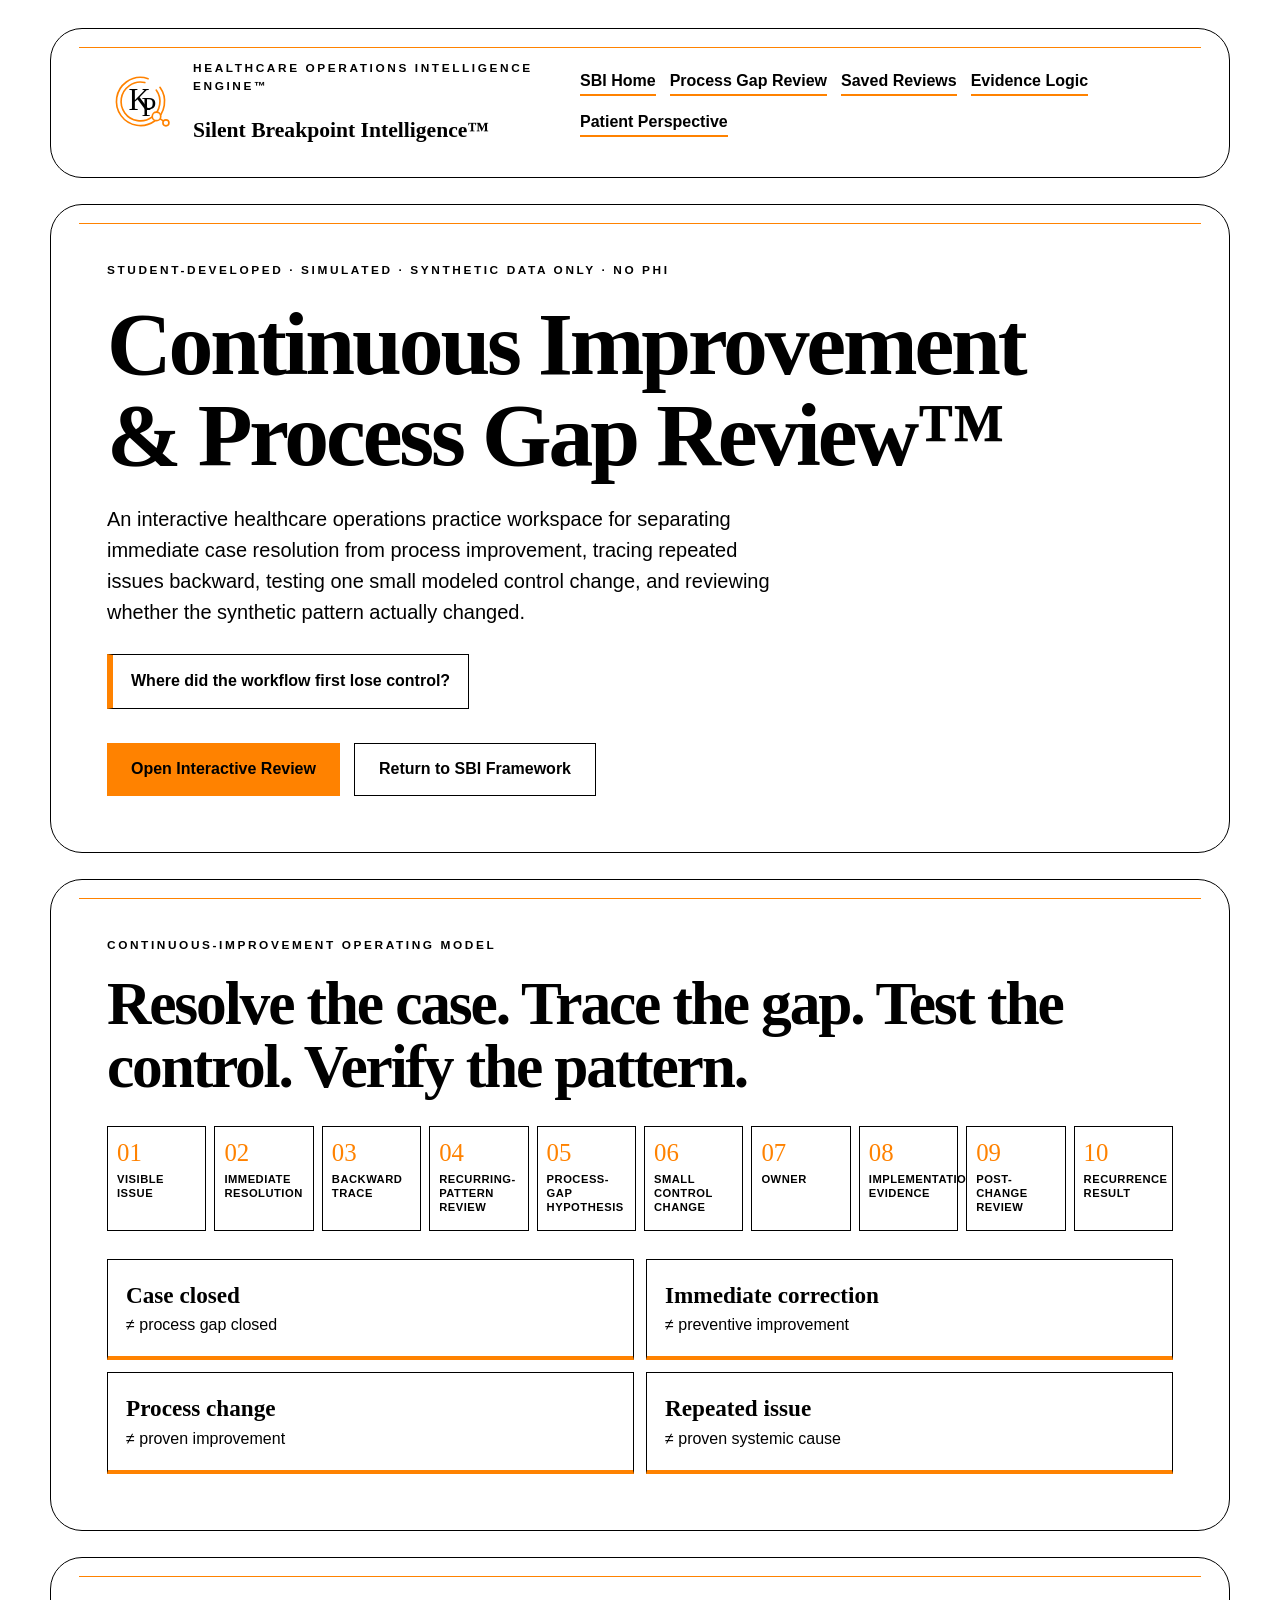
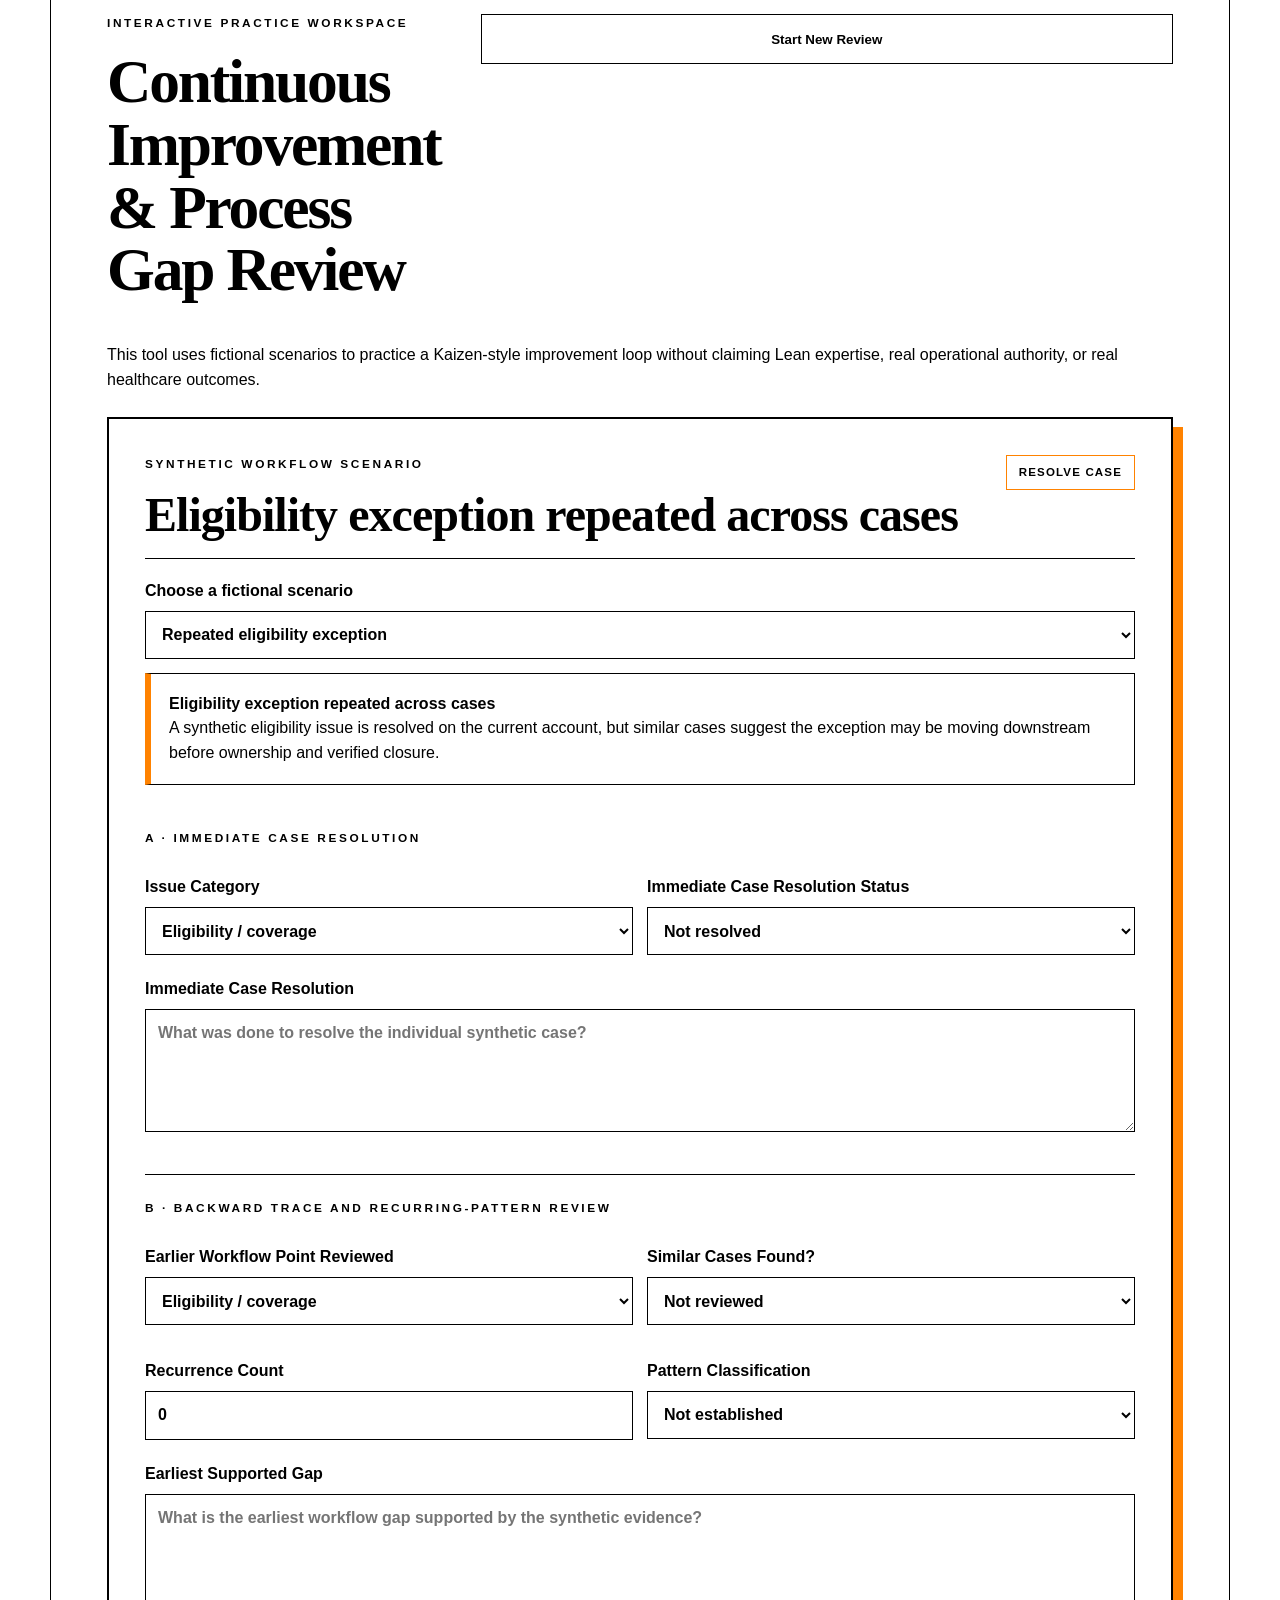
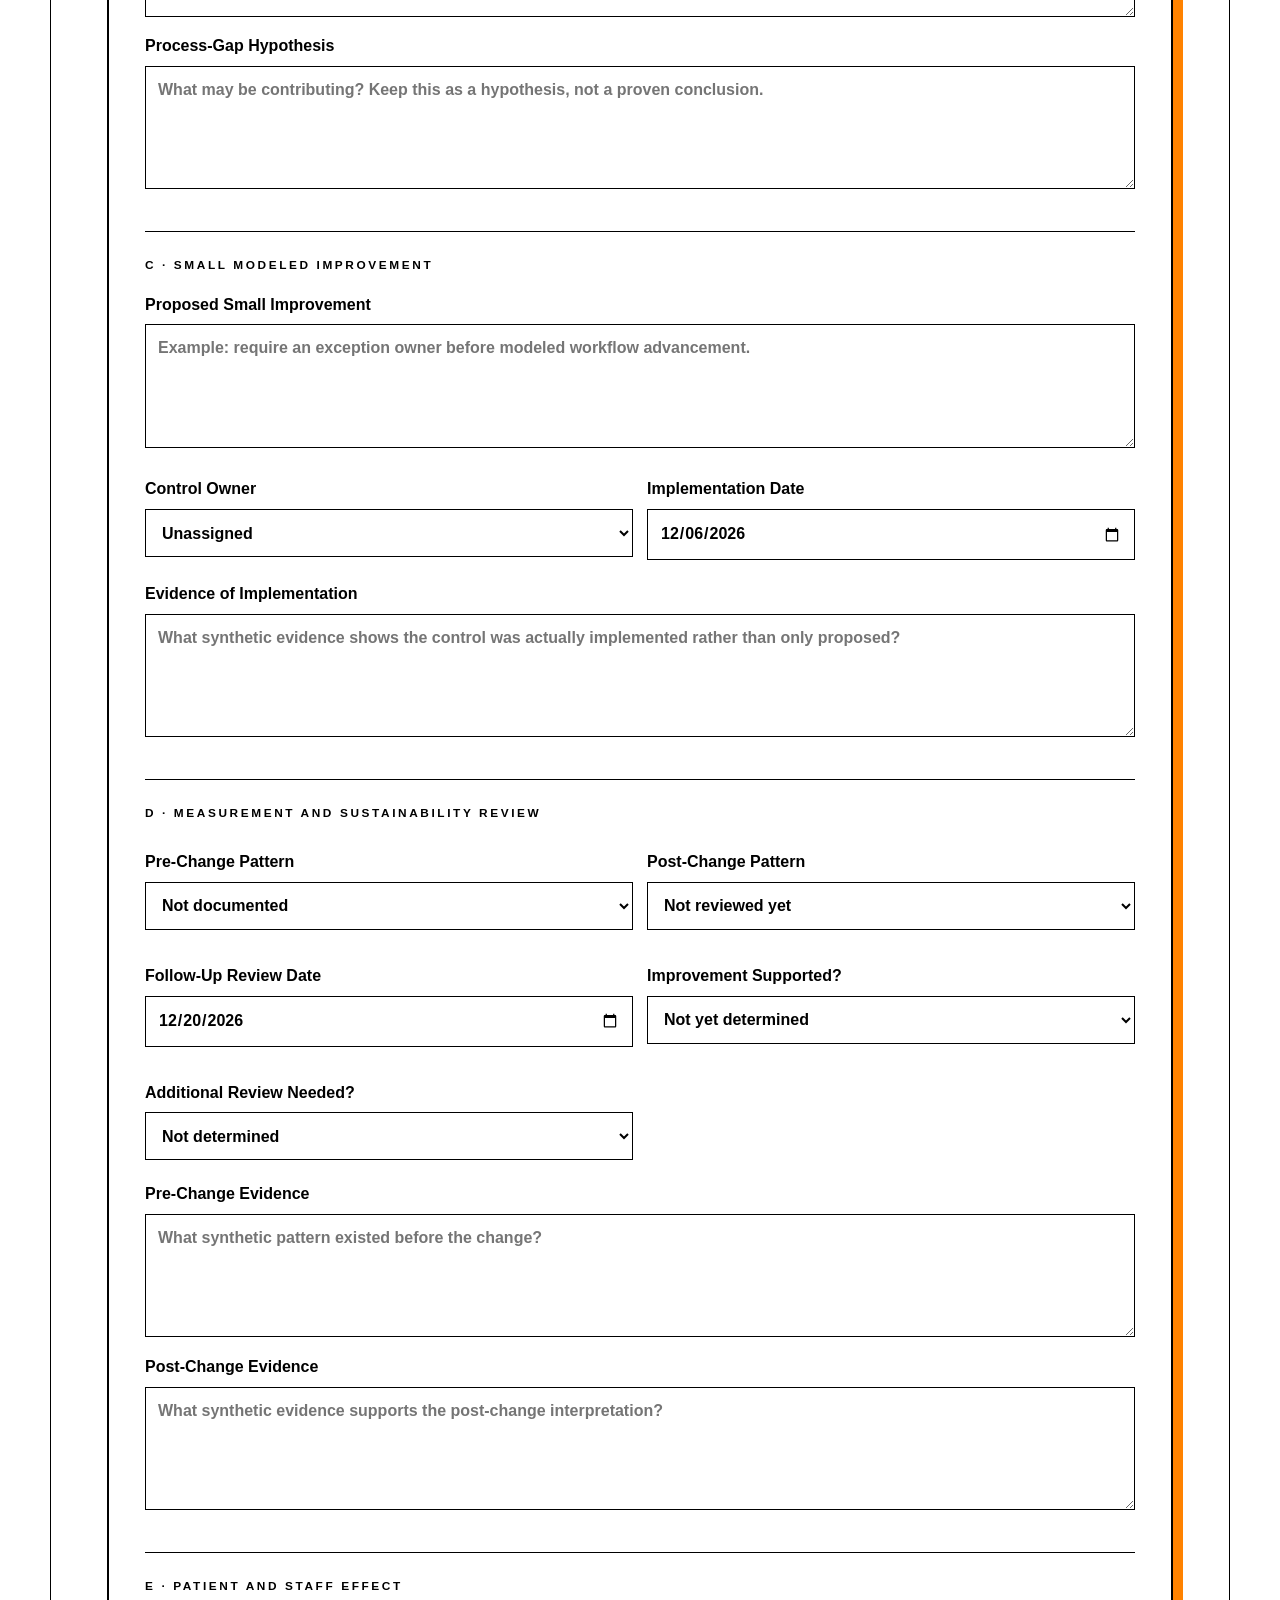
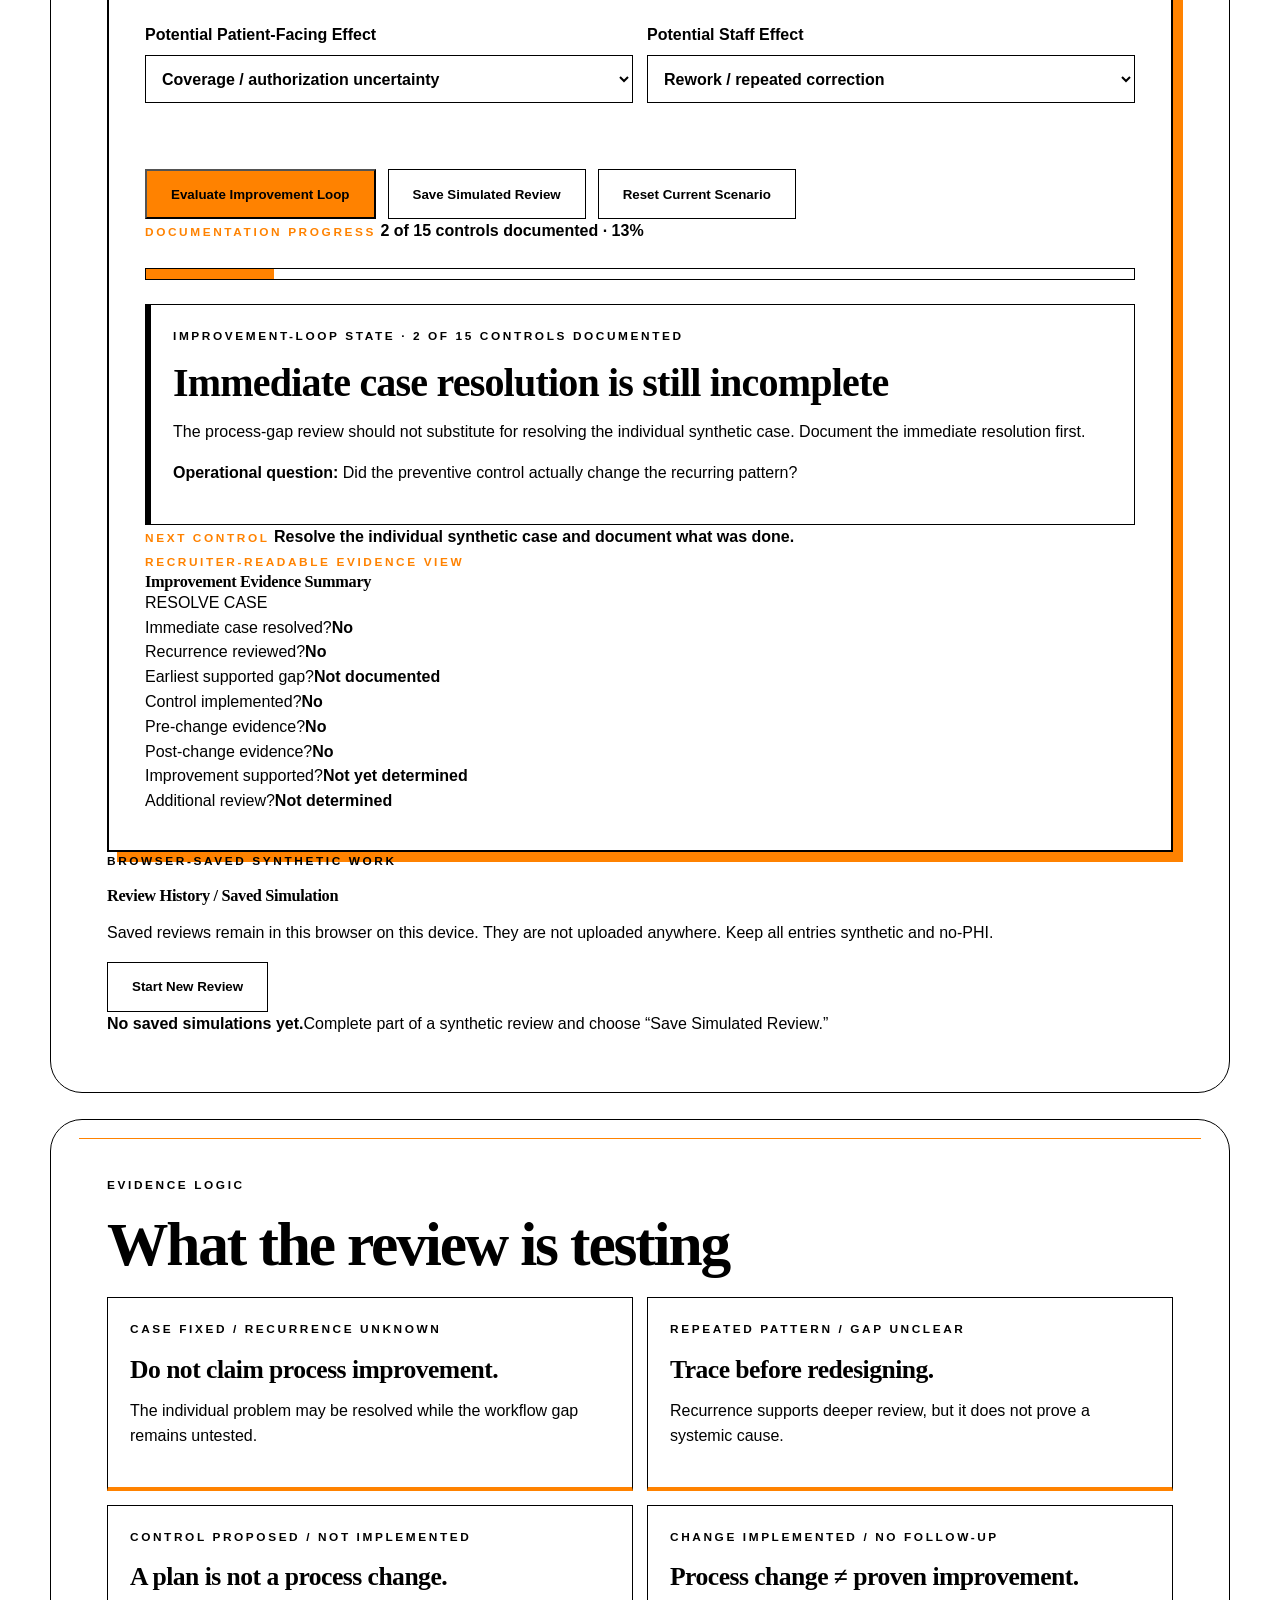
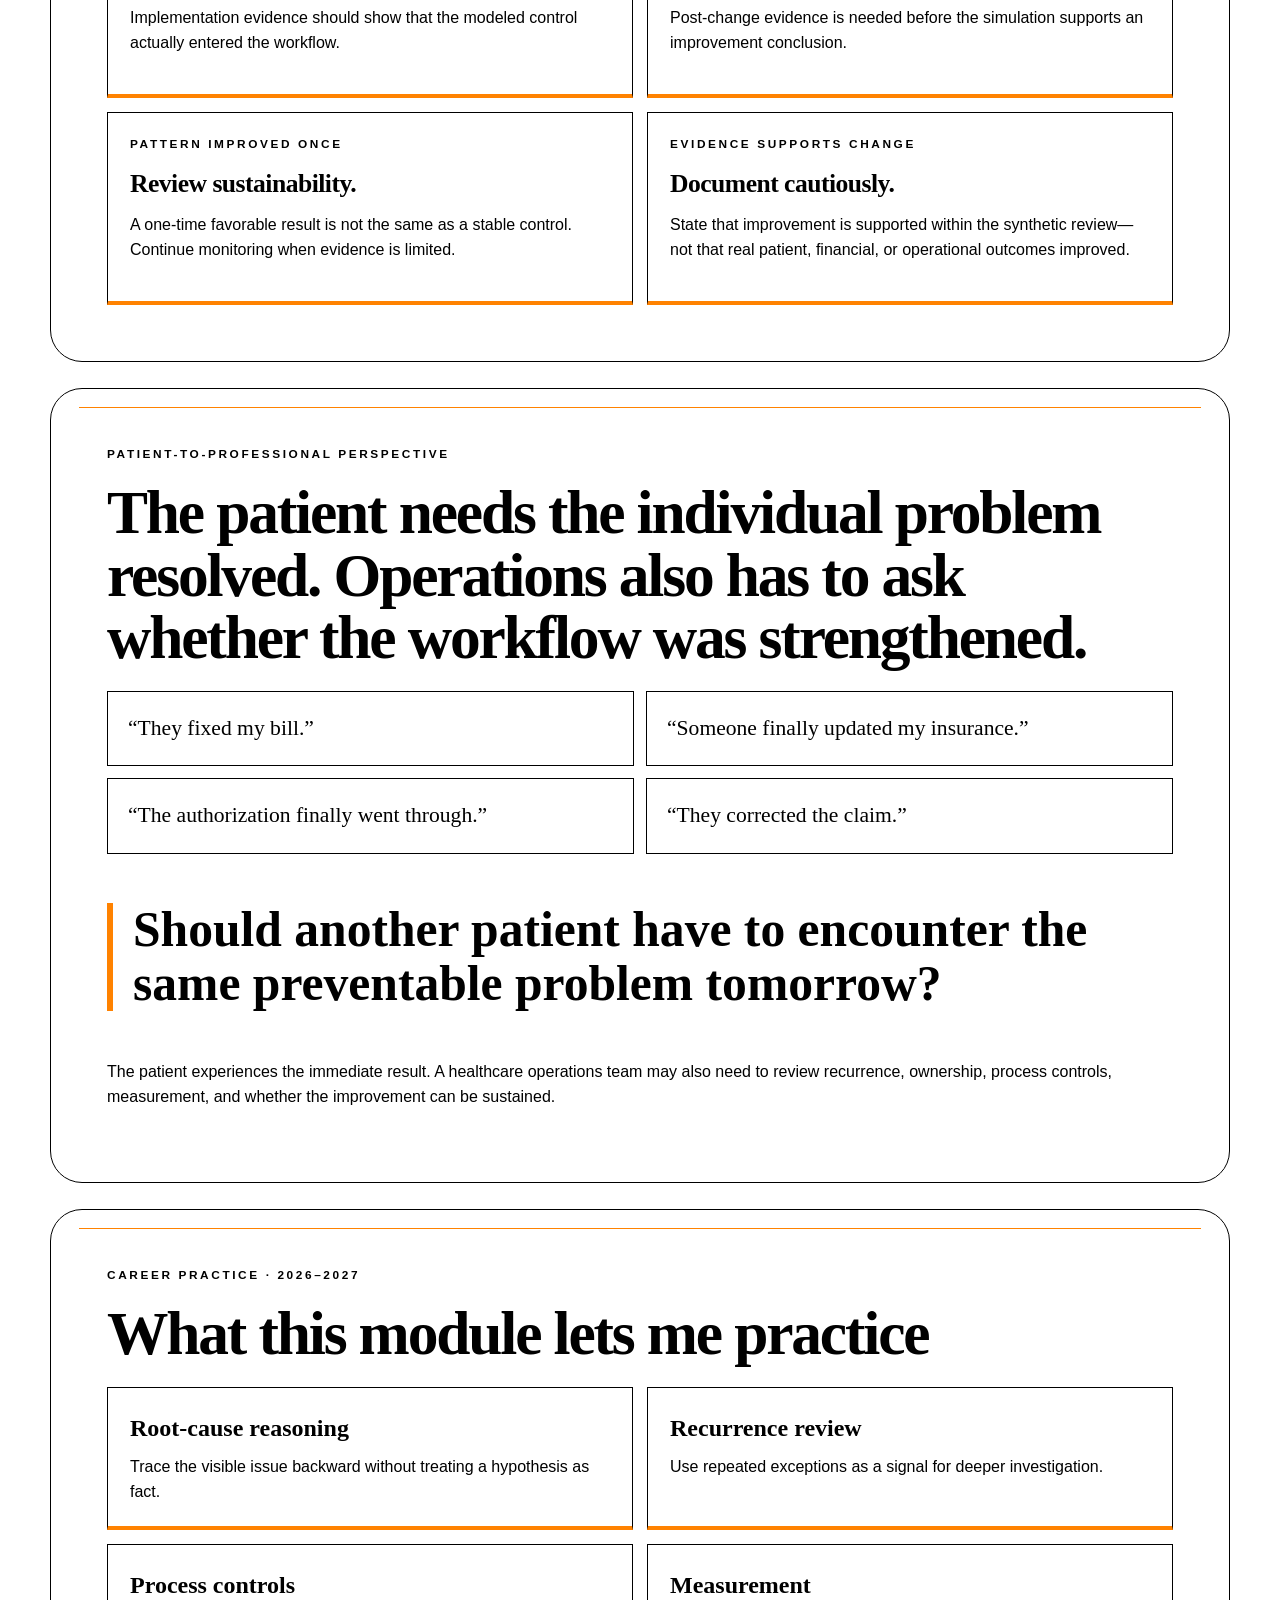
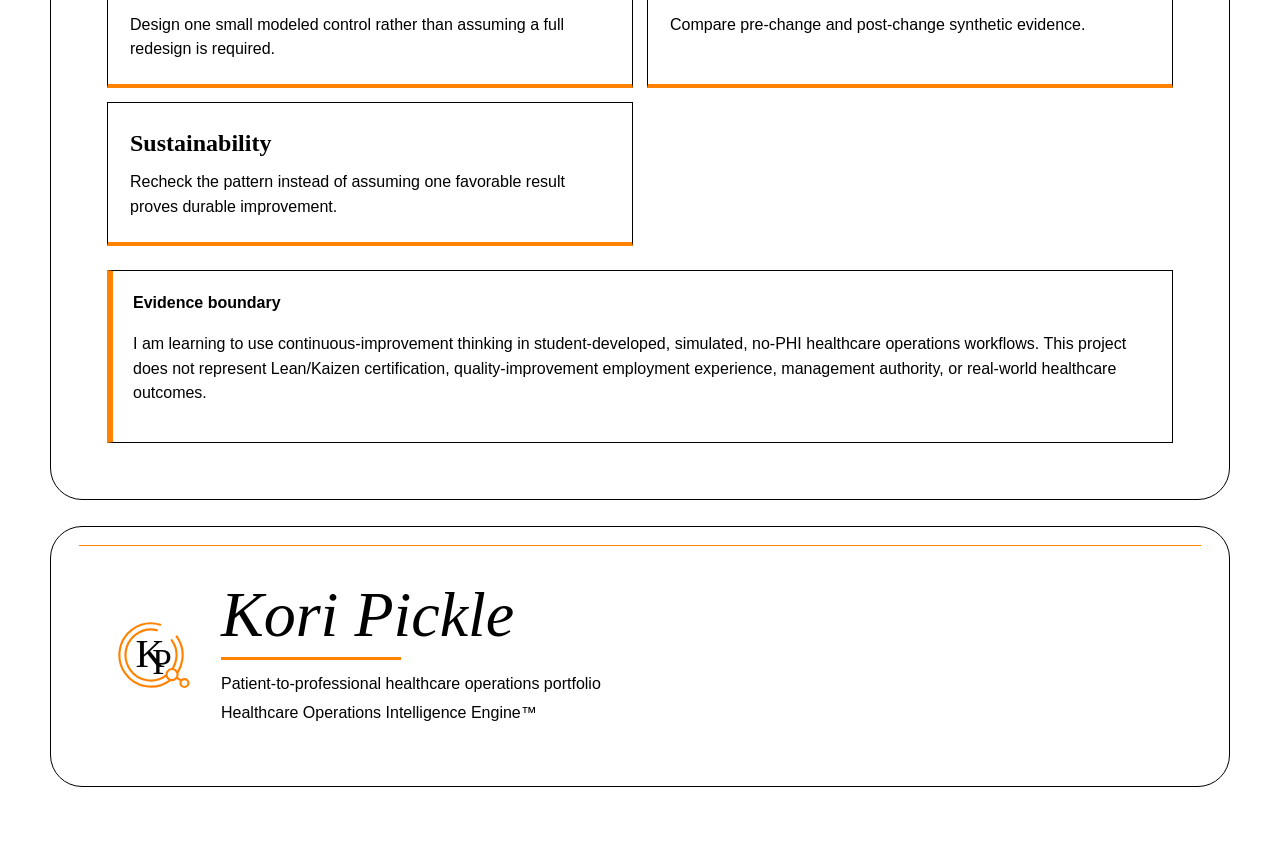
==== commit 73f792a2: "Upgrade SBI continuous improvement workspace with persistence and evidence controls" ====
--- a/continuous-improvement-process-gap-review.html
+++ b/continuous-improvement-process-gap-review.html
@@ -3,6 +3,7 @@
 <head>
   <meta charset="UTF-8">
   <meta name="viewport" content="width=device-width,initial-scale=1">
+  <meta name="theme-color" content="#FFFFFF">
   <title>SBI | Continuous Improvement & Process Gap Review™</title>
   <meta name="description" content="Student-developed, simulated, no-PHI interactive healthcare operations continuous-improvement and process-gap review by Kori Pickle.">
   <link rel="stylesheet" href="style.css">
@@ -20,6 +21,7 @@
     <div class="ci-nav">
       <a href="index.html">SBI Home</a>
       <a href="#review">Process Gap Review</a>
+      <a href="#saved">Saved Reviews</a>
       <a href="#evidence">Evidence Logic</a>
       <a href="#patient">Patient Perspective</a>
     </div>
@@ -60,9 +62,12 @@
   </section>
 
   <section id="review" class="shell-card">
-    <div class="section-header">
-      <p class="eyebrow">Interactive practice workspace</p>
-      <h2>Continuous Improvement &amp; Process Gap Review</h2>
+    <div class="section-header ci-review-header">
+      <div>
+        <p class="eyebrow">Interactive practice workspace</p>
+        <h2>Continuous Improvement &amp; Process Gap Review</h2>
+      </div>
+      <button type="button" id="ciNewTop" class="button secondary">Start New Review</button>
     </div>
     <p>This tool uses fictional scenarios to practice a Kaizen-style improvement loop without claiming Lean expertise, real operational authority, or real healthcare outcomes.</p>
 
@@ -72,7 +77,7 @@
           <p class="card-label">Synthetic workflow scenario</p>
           <h3 id="ciTitle">Eligibility exception repeated across cases</h3>
         </div>
-        <div id="ciStateChip" class="ci-chip">TRACE THE GAP</div>
+        <div id="ciStateChip" class="ci-chip">RESOLVE CASE</div>
       </div>
 
       <label>Choose a fictional scenario
@@ -266,12 +271,58 @@
         <div class="ci-actions">
           <button type="submit" class="button primary">Evaluate Improvement Loop</button>
           <button type="button" id="ciSave" class="button secondary">Save Simulated Review</button>
-          <button type="button" id="ciReset" class="button secondary">Reset Scenario</button>
+          <button type="button" id="ciReset" class="button secondary">Reset Current Scenario</button>
         </div>
       </form>
 
-      <div class="ci-progress"><div id="ciProgressBar"></div></div>
+      <div class="ci-control-status">
+        <div>
+          <span class="card-label">Documentation progress</span>
+          <strong id="ciProgressText">0 of 15 controls documented · 0%</strong>
+        </div>
+        <div class="ci-progress" aria-label="Documentation progress">
+          <div id="ciProgressBar"></div>
+        </div>
+      </div>
+
       <div id="ciResult" class="ci-result" aria-live="polite"></div>
+
+      <div class="ci-next-control" aria-live="polite">
+        <span class="card-label">Next control</span>
+        <strong id="ciNextControl">Resolve the individual synthetic case and document what was done.</strong>
+      </div>
+
+      <div class="ci-evidence-summary">
+        <div class="ci-summary-head">
+          <div>
+            <span class="card-label">Recruiter-readable evidence view</span>
+            <h3>Improvement Evidence Summary</h3>
+          </div>
+          <span id="ciSummaryState" class="ci-summary-state">IN PROGRESS</span>
+        </div>
+        <div class="ci-evidence-grid">
+          <div><span>Immediate case resolved?</span><strong id="sumResolved">No</strong></div>
+          <div><span>Recurrence reviewed?</span><strong id="sumRecurrence">No</strong></div>
+          <div><span>Earliest supported gap?</span><strong id="sumGap">Not documented</strong></div>
+          <div><span>Control implemented?</span><strong id="sumImplemented">No</strong></div>
+          <div><span>Pre-change evidence?</span><strong id="sumPre">No</strong></div>
+          <div><span>Post-change evidence?</span><strong id="sumPost">No</strong></div>
+          <div><span>Improvement supported?</span><strong id="sumImprovement">Not yet determined</strong></div>
+          <div><span>Additional review?</span><strong id="sumAdditional">Not determined</strong></div>
+        </div>
+      </div>
+    </div>
+
+    <div id="saved" class="ci-saved-panel">
+      <div class="ci-saved-head">
+        <div>
+          <p class="eyebrow">Browser-saved synthetic work</p>
+          <h3>Review History / Saved Simulation</h3>
+          <p>Saved reviews remain in this browser on this device. They are not uploaded anywhere. Keep all entries synthetic and no-PHI.</p>
+        </div>
+        <button type="button" id="ciNew" class="button secondary">Start New Review</button>
+      </div>
+      <div id="ciSavedReviews" class="ci-saved-list"></div>
     </div>
   </section>
 
@@ -372,14 +423,31 @@
   }
 };
 
+const FIELD_IDS=[
+  "ciScenario","issueCategory","caseResolutionStatus","immediateResolution","earlierPoint",
+  "similarCases","recurrenceCount","patternClass","supportedGap","gapHypothesis",
+  "smallImprovement","controlOwner","implementationDate","implementationEvidence",
+  "prePattern","postPattern","followUpDate","improvementSupported","additionalReview",
+  "preEvidence","postEvidence","patientEffect","staffEffect"
+];
+
+const STORAGE_HISTORY="sbi-ci-review-history-v3";
+const STORAGE_DRAFT="sbi-ci-draft-v3";
 const q=s=>document.querySelector(s);
 const today=()=>new Date().toISOString().slice(0,10);
 const addDays=n=>{const d=new Date();d.setDate(d.getDate()+n);return d.toISOString().slice(0,10)};
-
-function loadScenario(){
+let lastEvaluation=null;
+let draftTimer=null;
+
+function setScenarioMeta(){
   const s=scenarios[q("#ciScenario").value];
   q("#ciTitle").textContent=s.title;
   q("#ciScenarioSummary").innerHTML="<strong>"+s.title+"</strong><br>"+s.summary;
+}
+
+function resetScenarioFields(){
+  const s=scenarios[q("#ciScenario").value];
+  setScenarioMeta();
   q("#issueCategory").value=s.category;
   q("#caseResolutionStatus").value="Not resolved";
   q("#immediateResolution").value="";
@@ -402,15 +470,109 @@
   q("#postEvidence").value="";
   q("#patientEffect").value=s.patient;
   q("#staffEffect").value=s.staff;
-  evaluate(false);
-}
-
-function evaluate(scroll=true){
+  clearMissing();
+  evaluate(false,false);
+  persistDraft();
+}
+
+function captureValues(){
+  const values={};
+  FIELD_IDS.forEach(id=>{
+    const el=q("#"+id);
+    if(el) values[id]=el.value;
+  });
+  return values;
+}
+
+function applyValues(values){
+  if(!values)return;
+  if(values.ciScenario && scenarios[values.ciScenario]) q("#ciScenario").value=values.ciScenario;
+  setScenarioMeta();
+  FIELD_IDS.forEach(id=>{
+    const el=q("#"+id);
+    if(el && values[id]!==undefined && id!=="ciScenario") el.value=values[id];
+  });
+  evaluate(false,false);
+}
+
+function safeParse(raw,fallback){
+  try{return raw?JSON.parse(raw):fallback}catch(e){return fallback}
+}
+
+function getHistory(){
+  return safeParse(localStorage.getItem(STORAGE_HISTORY),[]);
+}
+
+function setHistory(items){
+  localStorage.setItem(STORAGE_HISTORY,JSON.stringify(items.slice(0,8)));
+}
+
+function persistDraft(){
+  const draft={
+    updatedAt:new Date().toISOString(),
+    values:captureValues()
+  };
+  localStorage.setItem(STORAGE_DRAFT,JSON.stringify(draft));
+}
+
+function scheduleDraft(){
+  clearTimeout(draftTimer);
+  draftTimer=setTimeout(persistDraft,180);
+}
+
+function restoreDraft(){
+  const draft=safeParse(localStorage.getItem(STORAGE_DRAFT),null);
+  if(draft && draft.values){
+    applyValues(draft.values);
+    return true;
+  }
+  return false;
+}
+
+function clearMissing(){
+  document.querySelectorAll(".ci-missing").forEach(el=>el.classList.remove("ci-missing"));
+  document.querySelectorAll("[aria-invalid='true']").forEach(el=>el.removeAttribute("aria-invalid"));
+}
+
+function markMissing(ids){
+  clearMissing();
+  ids.forEach(id=>{
+    const el=q("#"+id);
+    if(!el)return;
+    el.setAttribute("aria-invalid","true");
+    const label=el.closest("label");
+    if(label)label.classList.add("ci-missing");
+  });
+}
+
+function evidenceSnapshot(){
+  const resolved=q("#caseResolutionStatus").value==="Resolved in synthetic case" && !!q("#immediateResolution").value.trim();
+  const recurrence=q("#similarCases").value!=="Not reviewed" && q("#patternClass").value!=="Not established";
+  const gap=!!q("#supportedGap").value.trim();
+  const implemented=!!q("#smallImprovement").value.trim() && q("#controlOwner").value!=="Unassigned" && !!q("#implementationEvidence").value.trim();
+  const pre=q("#prePattern").value!=="Not documented" && !!q("#preEvidence").value.trim();
+  const post=q("#postPattern").value!=="Not reviewed yet" && !!q("#postEvidence").value.trim();
+  return {resolved,recurrence,gap,implemented,pre,post};
+}
+
+function updateEvidenceSummary(meta){
+  const s=evidenceSnapshot();
+  q("#sumResolved").textContent=s.resolved?"Yes":"No";
+  q("#sumRecurrence").textContent=s.recurrence?"Yes":"No";
+  q("#sumGap").textContent=s.gap?"Documented":"Not documented";
+  q("#sumImplemented").textContent=s.implemented?"Yes":"No";
+  q("#sumPre").textContent=s.pre?"Yes":"No";
+  q("#sumPost").textContent=s.post?"Yes":"No";
+  q("#sumImprovement").textContent=q("#improvementSupported").value;
+  q("#sumAdditional").textContent=q("#additionalReview").value;
+  q("#ciSummaryState").textContent=meta?meta.chip:"IN PROGRESS";
+}
+
+function evaluate(scroll=true,highlight=true){
   const resolved=q("#caseResolutionStatus").value==="Resolved in synthetic case";
   const immediate=!!q("#immediateResolution").value.trim();
   const earlier=q("#earlierPoint").value!=="Not reviewed";
   const similar=q("#similarCases").value;
-  const recurrence=Number(q("#recurrenceCount").value)||0;
   const pattern=q("#patternClass").value;
   const gap=!!q("#supportedGap").value.trim();
   const hypothesis=!!q("#gapHypothesis").value.trim();
@@ -424,66 +586,181 @@
   const additional=q("#additionalReview").value!=="Not determined";
 
   const controls=[resolved,immediate,earlier,similar!=="Not reviewed",pattern!=="Not established",gap,hypothesis,improvement,owner,implementation,pre,post,reviewDate,supported!=="Not yet determined",additional];
-  const pct=Math.round(controls.filter(Boolean).length/controls.length*100);
+  const done=controls.filter(Boolean).length;
+  const total=controls.length;
+  const pct=Math.round(done/total*100);
   q("#ciProgressBar").style.width=pct+"%";
-
-  let chip,state,title,body;
-  const recurrenceSignal=similar==="Yes" || recurrence>1 || pattern==="Possible recurring pattern" || pattern==="Repeated synthetic pattern";
-
+  q("#ciProgressText").textContent=done+" of "+total+" controls documented · "+pct+"%";
+
+  let chip,state,title,body,nextControl,missing=[];
   if(!resolved || !immediate){
     chip="RESOLVE CASE";state="blocked";title="Immediate case resolution is still incomplete";
     body="The process-gap review should not substitute for resolving the individual synthetic case. Document the immediate resolution first.";
+    nextControl="Resolve the individual synthetic case and document what was done.";
+    if(!resolved)missing.push("caseResolutionStatus");
+    if(!immediate)missing.push("immediateResolution");
   }else if(!earlier || similar==="Not reviewed" || pattern==="Not established"){
     chip="TRACE THE GAP";state="review";title="Case resolved — process-gap evidence is not yet established";
     body="Trace the workflow backward and review whether this is isolated, recurring, or still uncertain.";
+    nextControl="Complete the backward trace and recurring-pattern review.";
+    if(!earlier)missing.push("earlierPoint");
+    if(similar==="Not reviewed")missing.push("similarCases");
+    if(pattern==="Not established")missing.push("patternClass");
   }else if(!gap || !hypothesis){
     chip="EVIDENCE BOUNDARY";state="review";title="Pattern reviewed — earliest supported gap or hypothesis is incomplete";
     body="Document the earliest supported gap and keep the process-gap hypothesis separate from what the synthetic evidence actually proves.";
-  }else if(recurrenceSignal && (!improvement || !owner)){
-    chip="DESIGN CONTROL";state="active";title="A recurring signal is visible — a small modeled improvement needs ownership";
+    nextControl="Document the earliest supported gap and the separate process-gap hypothesis.";
+    if(!gap)missing.push("supportedGap");
+    if(!hypothesis)missing.push("gapHypothesis");
+  }else if(!improvement || !owner){
+    chip="DESIGN CONTROL";state="active";title="Gap traced — a small modeled improvement needs clear ownership";
     body="Choose one controllable improvement and assign an owner rather than jumping to a full redesign.";
-  }else if(improvement && !implementation){
+    nextControl="Define one small modeled improvement and assign its control owner.";
+    if(!improvement)missing.push("smallImprovement");
+    if(!owner)missing.push("controlOwner");
+  }else if(!implementation){
     chip="IMPLEMENTATION EVIDENCE";state="active";title="Improvement proposed — implementation is not yet evidenced";
     body="A proposed control is not a process change. Document synthetic evidence that the modeled control was actually implemented.";
+    nextControl="Document evidence that the modeled control was actually implemented.";
+    missing.push("implementationEvidence");
   }else if(!pre){
     chip="BASELINE NEEDED";state="review";title="Control implemented — pre-change evidence is incomplete";
     body="Document the synthetic pre-change pattern so the later review has something meaningful to compare.";
+    nextControl="Document the pre-change pattern and supporting baseline evidence.";
+    if(q("#prePattern").value==="Not documented")missing.push("prePattern");
+    if(!q("#preEvidence").value.trim())missing.push("preEvidence");
   }else if(!post || !reviewDate){
     chip="POST-CHANGE REVIEW";state="active";title="Implementation documented — outcome review is still pending";
     body="Review the post-change pattern on the planned follow-up date before claiming improvement.";
+    nextControl="Complete the post-change review and document the follow-up evidence.";
+    if(q("#postPattern").value==="Not reviewed yet")missing.push("postPattern");
+    if(!q("#postEvidence").value.trim())missing.push("postEvidence");
+    if(!reviewDate)missing.push("followUpDate");
   }else if(supported==="Not yet determined" || !additional){
     chip="INTERPRET RESULT";state="review";title="Pre/post evidence exists — interpretation still needs to be documented";
     body="State whether the synthetic review supports improvement, does not support it, or remains inconclusive, and document whether additional review is needed.";
+    nextControl="Interpret the pre/post evidence and document whether additional review is needed.";
+    if(supported==="Not yet determined")missing.push("improvementSupported");
+    if(!additional)missing.push("additionalReview");
   }else if(supported==="Supported in synthetic review"){
     chip="SUPPORTED IN SIMULATION";state="closed";title="The modeled improvement is supported within this synthetic review";
     body="The review documents case resolution, traceback, recurrence evidence, a small control change, implementation evidence, and post-change comparison. This does not prove real-world healthcare improvement.";
+    nextControl="Review sustainability over time if additional monitoring is appropriate.";
   }else if(supported==="Not supported in synthetic review"){
     chip="REVISE CONTROL";state="active";title="The modeled change did not improve the synthetic pattern";
     body="Keep the process gap open for additional review, revise the modeled control, or gather better evidence rather than declaring success.";
+    nextControl="Revise the modeled control or continue evidence collection before closing the process gap.";
   }else{
     chip="MORE EVIDENCE";state="review";title="The synthetic evidence is inconclusive";
     body="Continue monitoring or revise the review design. An uncertain result should remain uncertain.";
+    nextControl="Continue monitoring or gather stronger post-change evidence.";
   }
 
   q("#ciStateChip").textContent=chip;
+  q("#ciNextControl").textContent=nextControl;
   const result=q("#ciResult");
   result.className="ci-result "+state;
-  result.innerHTML='<p class="card-label">Improvement-loop state · '+pct+'% documented</p><h3>'+title+'</h3><p>'+body+'</p><p><strong>Operational question:</strong> Did the preventive control actually change the recurring pattern?</p>';
+  result.innerHTML='<p class="card-label">Improvement-loop state · '+done+' of '+total+' controls documented</p><h3>'+title+'</h3><p>'+body+'</p><p><strong>Operational question:</strong> Did the preventive control actually change the recurring pattern?</p>';
+  if(highlight)markMissing(missing); else clearMissing();
+
+  lastEvaluation={chip,state,title,body,nextControl,missing,done,total,pct};
+  updateEvidenceSummary(lastEvaluation);
   if(scroll) result.scrollIntoView({behavior:"smooth",block:"center"});
-}
-
-q("#ciScenario").addEventListener("change",loadScenario);
+  return lastEvaluation;
+}
+
+function saveReview(){
+  const meta=evaluate(false,true);
+  const review={
+    id:"SBI-CI-"+Date.now(),
+    savedAt:new Date().toISOString(),
+    scenario:q("#ciScenario").value,
+    scenarioTitle:scenarios[q("#ciScenario").value].title,
+    issueCategory:q("#issueCategory").value,
+    state:meta.chip,
+    completion:meta.pct,
+    documented:meta.done,
+    total:meta.total,
+    owner:q("#controlOwner").value,
+    improvement:q("#improvementSupported").value,
+    additionalReview:q("#additionalReview").value,
+    values:captureValues()
+  };
+  let history=getHistory();
+  history=[review,...history.filter(item=>item.id!==review.id)];
+  setHistory(history);
+  persistDraft();
+  renderHistory();
+  q("#ciResult").insertAdjacentHTML("beforeend","<p class='ci-save-confirmation'><strong>Saved locally in this browser.</strong> Refreshing this page will preserve the current draft and saved review history on this device.</p>");
+}
+
+function renderHistory(){
+  const history=getHistory();
+  const host=q("#ciSavedReviews");
+  if(!history.length){
+    host.innerHTML='<div class="ci-empty-state"><strong>No saved simulations yet.</strong><span>Complete part of a synthetic review and choose “Save Simulated Review.”</span></div>';
+    return;
+  }
+  host.innerHTML=history.map(item=>{
+    const dt=new Date(item.savedAt);
+    const when=isNaN(dt.getTime())?item.savedAt:dt.toLocaleString();
+    return '<article class="ci-saved-card" data-review-id="'+item.id+'">'+
+      '<div class="ci-saved-meta"><span>'+item.state+'</span><span>'+item.documented+' / '+item.total+' controls</span></div>'+
+      '<h4>'+item.scenarioTitle+'</h4>'+
+      '<p><strong>Issue:</strong> '+item.issueCategory+'</p>'+
+      '<p><strong>Control owner:</strong> '+item.owner+'</p>'+
+      '<p><strong>Improvement conclusion:</strong> '+item.improvement+'</p>'+
+      '<p><strong>Saved:</strong> '+when+'</p>'+
+      '<div class="ci-saved-actions">'+
+        '<button type="button" class="button primary" data-action="resume" data-id="'+item.id+'">Resume Review</button>'+
+        '<button type="button" class="button secondary" data-action="delete" data-id="'+item.id+'">Delete Saved Review</button>'+
+      '</div>'+
+    '</article>';
+  }).join("");
+}
+
+function resumeReview(id){
+  const item=getHistory().find(x=>x.id===id);
+  if(!item)return;
+  applyValues(item.values);
+  persistDraft();
+  q("#review").scrollIntoView({behavior:"smooth",block:"start"});
+}
+
+function deleteReview(id){
+  if(!window.confirm("Delete this saved synthetic review from this browser?"))return;
+  setHistory(getHistory().filter(x=>x.id!==id));
+  renderHistory();
+}
+
+function startNewReview(){
+  localStorage.removeItem(STORAGE_DRAFT);
+  q("#ciScenario").value="eligibility";
+  resetScenarioFields();
+  q("#review").scrollIntoView({behavior:"smooth",block:"start"});
+}
+
+q("#ciScenario").addEventListener("change",()=>resetScenarioFields());
 document.querySelectorAll("#ciForm input,#ciForm select,#ciForm textarea").forEach(el=>{
-  el.addEventListener("change",()=>evaluate(false));
-  el.addEventListener("input",()=>evaluate(false));
+  el.addEventListener("change",()=>{evaluate(false,false);scheduleDraft();});
+  el.addEventListener("input",()=>{evaluate(false,false);scheduleDraft();});
 });
-q("#ciForm").addEventListener("submit",e=>{e.preventDefault();evaluate(true);});
-q("#ciSave").addEventListener("click",()=>{
-  evaluate(false);
-  q("#ciResult").insertAdjacentHTML("beforeend","<p><strong>Simulated review saved in this browser session:</strong> "+q("#issueCategory").value+" · Owner: "+q("#controlOwner").value+" · Improvement status: "+q("#improvementSupported").value+"</p>");
+q("#ciForm").addEventListener("submit",e=>{e.preventDefault();evaluate(true,true);persistDraft();});
+q("#ciSave").addEventListener("click",saveReview);
+q("#ciReset").addEventListener("click",()=>{
+  if(window.confirm("Reset the current synthetic scenario? This will clear the unsaved draft fields for this scenario."))resetScenarioFields();
 });
-q("#ciReset").addEventListener("click",loadScenario);
-loadScenario();
+q("#ciNew").addEventListener("click",startNewReview);
+q("#ciNewTop").addEventListener("click",startNewReview);
+q("#ciSavedReviews").addEventListener("click",e=>{
+  const btn=e.target.closest("button[data-action]");
+  if(!btn)return;
+  if(btn.dataset.action==="resume")resumeReview(btn.dataset.id);
+  if(btn.dataset.action==="delete")deleteReview(btn.dataset.id);
+});
+
+renderHistory();
+if(!restoreDraft())resetScenarioFields();
 </script>
 </body>
 </html>
--- a/style.css
+++ b/style.css
@@ -717,3 +717,76 @@
     min-height: auto;
   }
 }
+
+/* Continuous Improvement & Process Gap Review™ */
+.brand-logo{width:58px;height:58px;object-fit:contain;flex:0 0 58px}
+.continuous-improvement-page{background:#FFFFFF;color:#000000}
+.continuous-improvement-page main{width:min(1180px,94vw)}
+.continuous-improvement-page .shell-card{border:1px solid #000000;box-shadow:none;background:#FFFFFF}
+.continuous-improvement-page .shell-card:before{background:#FF8200;opacity:1}
+.continuous-improvement-page h1,.continuous-improvement-page h2,.continuous-improvement-page h3,
+.ci-signature-name{font-family:"Newsreader",Georgia,"Times New Roman",serif;color:#000000}
+.continuous-improvement-page h1,.continuous-improvement-page h2{font-weight:600;letter-spacing:-.035em}
+.continuous-improvement-page .subtitle,.continuous-improvement-page p,.continuous-improvement-page label{color:#000000}
+.continuous-improvement-page .tagline{background:#FFFFFF;border:1px solid #000000;border-left:6px solid #FF8200;border-radius:0}
+.continuous-improvement-page .button{border-radius:0}
+.continuous-improvement-page .primary{background:#FF8200;color:#000000;box-shadow:none}
+.continuous-improvement-page .secondary{background:#FFFFFF;color:#000000;border:1px solid #000000}
+.ci-brandbar{display:flex;align-items:center;justify-content:space-between;gap:24px;padding-top:30px;padding-bottom:30px}
+.ci-brand-lockup{display:flex;align-items:center;gap:16px}
+.ci-brand-lockup img{width:70px;height:70px;object-fit:contain}
+.ci-brand-lockup strong{display:block;font-family:"Newsreader",Georgia,serif;font-size:1.35rem}
+.ci-nav{display:flex;flex-wrap:wrap;gap:14px}
+.ci-nav a{color:#000000;text-decoration:none;border-bottom:2px solid #FF8200;font-weight:800}
+.ci-hero h1{max-width:980px}
+.ci-rail{display:grid;grid-template-columns:repeat(10,minmax(0,1fr));gap:8px;margin:28px 0}
+.ci-rail>div{border:1px solid #000000;padding:14px 9px;min-height:105px;background:#FFFFFF}
+.ci-rail span{display:block;color:#FF8200;font-family:"Newsreader",Georgia,serif;font-size:1.55rem;line-height:1;margin-bottom:8px}
+.ci-rail strong{display:block;font-size:.7rem;line-height:1.24;text-transform:uppercase;letter-spacing:.045em}
+.ci-distinction-grid{display:grid;grid-template-columns:repeat(2,minmax(0,1fr));gap:12px;margin-top:22px}
+.ci-distinction-grid>div{border:1px solid #000000;padding:18px;background:#FFFFFF;border-bottom:4px solid #FF8200}
+.ci-distinction-grid strong,.ci-distinction-grid span{display:block}
+.ci-distinction-grid strong{font-family:"Newsreader",Georgia,serif;font-size:1.45rem}
+.ci-workbench{border:2px solid #000000;padding:clamp(20px,4vw,36px);box-shadow:10px 10px 0 #FF8200;margin-top:24px}
+.ci-workbench-head{display:flex;justify-content:space-between;gap:20px;align-items:flex-start;border-bottom:1px solid #000000;padding-bottom:18px;margin-bottom:20px}
+.ci-workbench-head h3{font-size:clamp(1.8rem,4vw,3rem);margin-top:6px}
+.ci-chip{border:1px solid #FF8200;padding:8px 12px;font-size:.72rem;font-weight:900;letter-spacing:.1em;white-space:nowrap}
+.ci-summary{border-left:6px solid #FF8200;border-top:1px solid #000000;border-right:1px solid #000000;border-bottom:1px solid #000000;padding:18px;margin:14px 0 20px;background:#FFFFFF}
+.ci-form-section{border-top:1px solid #000000;padding:24px 0}
+.ci-form-section:first-of-type{border-top:0}
+.ci-form-grid{display:grid;grid-template-columns:repeat(2,minmax(0,1fr));gap:14px;margin:12px 0}
+.ci-workbench label{display:block;font-weight:800;margin:10px 0}
+.ci-workbench select,.ci-workbench input,.ci-workbench textarea{width:100%;box-sizing:border-box;margin-top:7px;padding:11px 12px;border:1px solid #000000;background:#FFFFFF;color:#000000;font:inherit;font-size:16px}
+.ci-workbench select,.ci-workbench input{min-height:48px}
+.ci-actions{display:flex;flex-wrap:wrap;gap:12px;margin-top:20px}
+.ci-progress{height:12px;border:1px solid #000000;margin:24px 0;background:#FFFFFF;overflow:hidden}
+#ciProgressBar{height:100%;width:0;background:#FF8200;transition:width .2s ease}
+.ci-result{border:1px solid #000000;border-left:6px solid #FF8200;padding:22px;background:#FFFFFF}
+.ci-result h3{font-size:clamp(1.7rem,4vw,2.5rem);margin:8px 0}
+.ci-result.closed{border:2px solid #FF8200}
+.ci-result.blocked{border-left-color:#000000}
+.ci-decision-grid,.ci-skill-grid,.ci-launch-grid{display:grid;grid-template-columns:repeat(2,minmax(0,1fr));gap:14px;margin-top:22px}
+.ci-decision-grid article,.ci-skill-grid>div,.ci-launch-grid article{border:1px solid #000000;padding:22px;background:#FFFFFF;border-bottom:4px solid #FF8200}
+.ci-decision-grid h3{font-size:1.6rem;margin:6px 0 10px}
+.ci-skill-grid strong,.ci-skill-grid span{display:block}
+.ci-skill-grid strong{font-family:"Newsreader",Georgia,serif;font-size:1.5rem;margin-bottom:8px}
+.ci-quote-grid{display:grid;grid-template-columns:repeat(2,minmax(0,1fr));gap:12px;margin:22px 0}
+.ci-quote-grid blockquote{margin:0;border:1px solid #000000;padding:20px;font-family:"Newsreader",Georgia,serif;font-size:1.35rem}
+.ci-insight{font-family:"Newsreader",Georgia,serif;font-size:clamp(1.8rem,4vw,3.1rem);font-weight:600;line-height:1.08;border-left:6px solid #FF8200;padding-left:20px}
+.ci-boundary{border:1px solid #000000;border-left:6px solid #FF8200;padding:20px;margin-top:24px}
+.ci-signature,.ci-signature-index{display:flex;gap:22px;align-items:center}
+.ci-signature img,.ci-signature-index img{width:92px;height:92px;object-fit:contain}
+.ci-signature-name{display:block;font-size:clamp(2rem,5vw,4rem);font-style:italic;line-height:1}
+.ci-signature-rule{width:180px;height:3px;background:#FF8200;margin:10px 0 12px}
+.ci-signature p,.ci-signature-index p{margin:4px 0}
+@media(max-width:1050px){.ci-rail{grid-template-columns:repeat(5,minmax(0,1fr))}}
+@media(max-width:860px){
+  .brand-logo{width:50px;height:50px;flex-basis:50px}
+  .ci-brandbar,.ci-workbench-head,.ci-signature,.ci-signature-index{display:block}
+  .ci-brand-lockup img{width:60px;height:60px}
+  .ci-nav{margin-top:18px}
+  .ci-rail{grid-template-columns:repeat(2,minmax(0,1fr))}
+  .ci-distinction-grid,.ci-form-grid,.ci-decision-grid,.ci-skill-grid,.ci-launch-grid,.ci-quote-grid{grid-template-columns:1fr}
+  .ci-chip{display:inline-block;margin-top:14px}
+  .ci-signature img,.ci-signature-index img{margin-bottom:16px}
+}
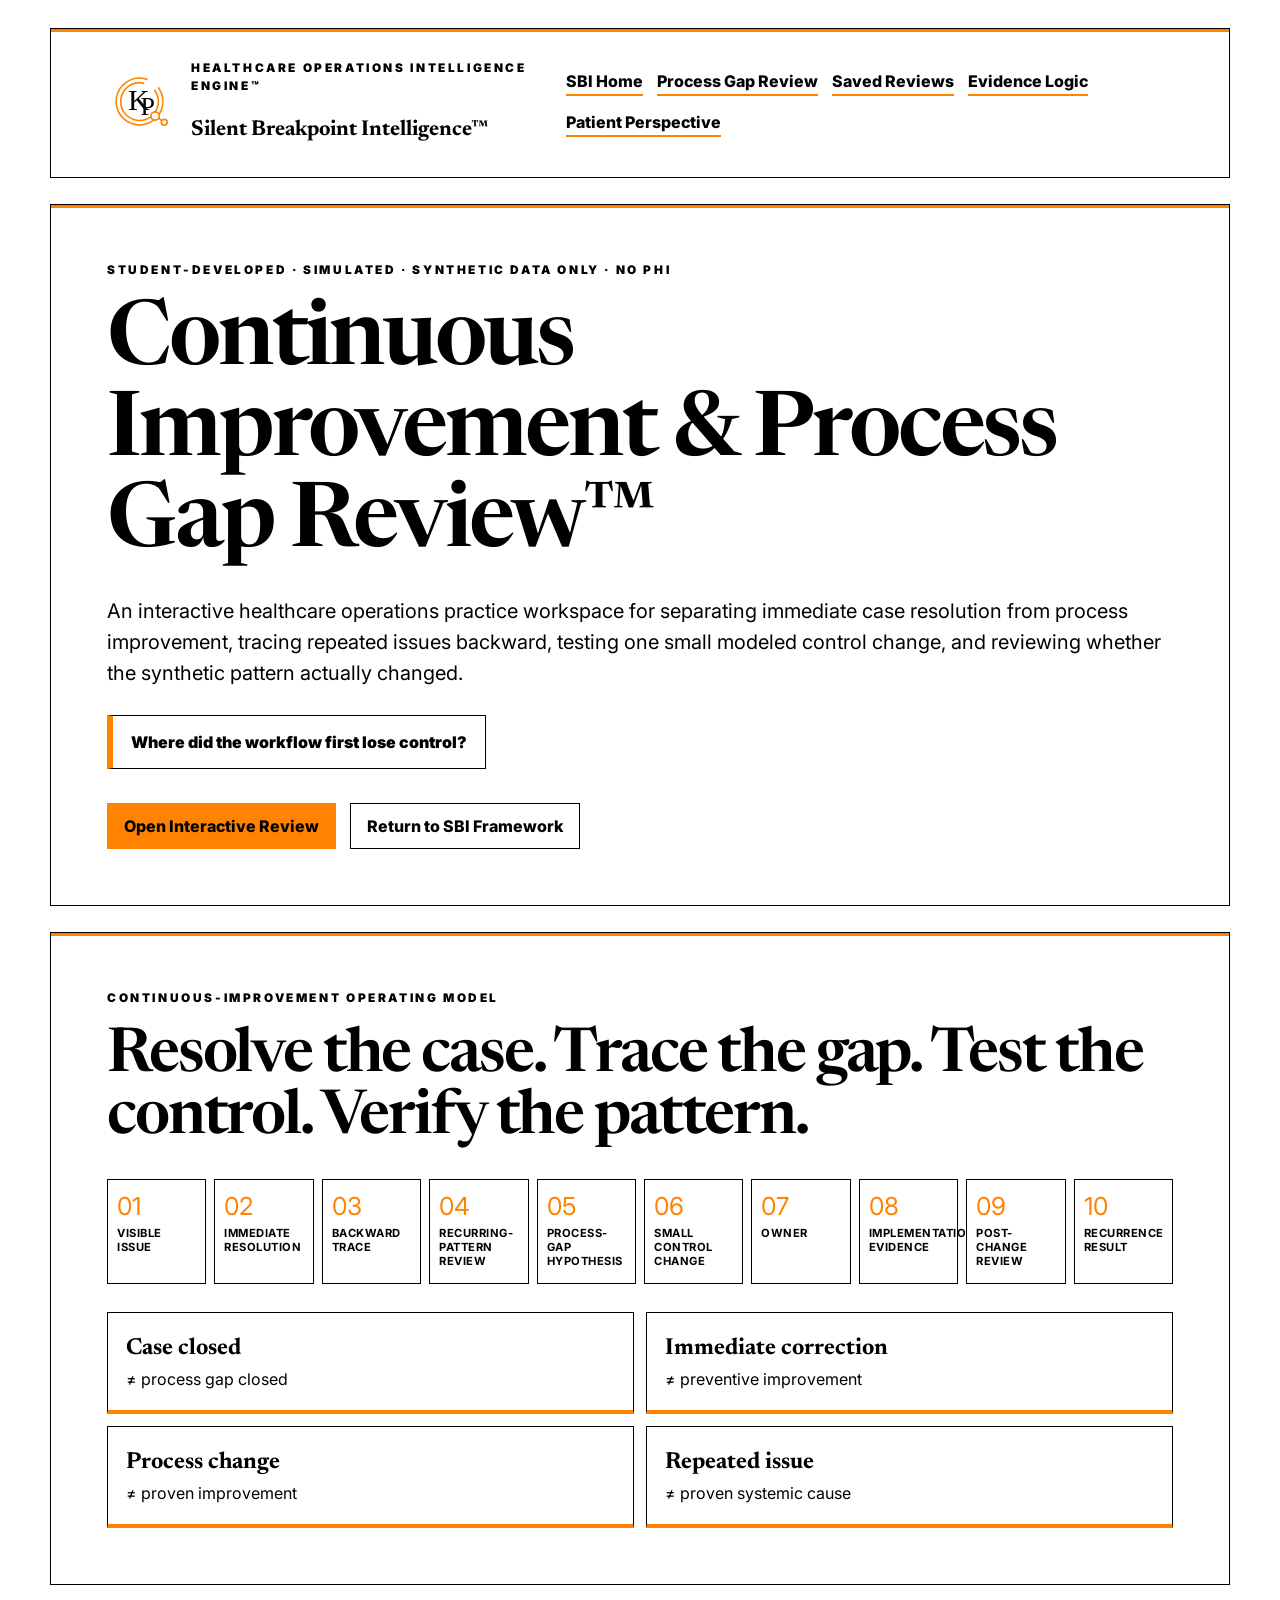
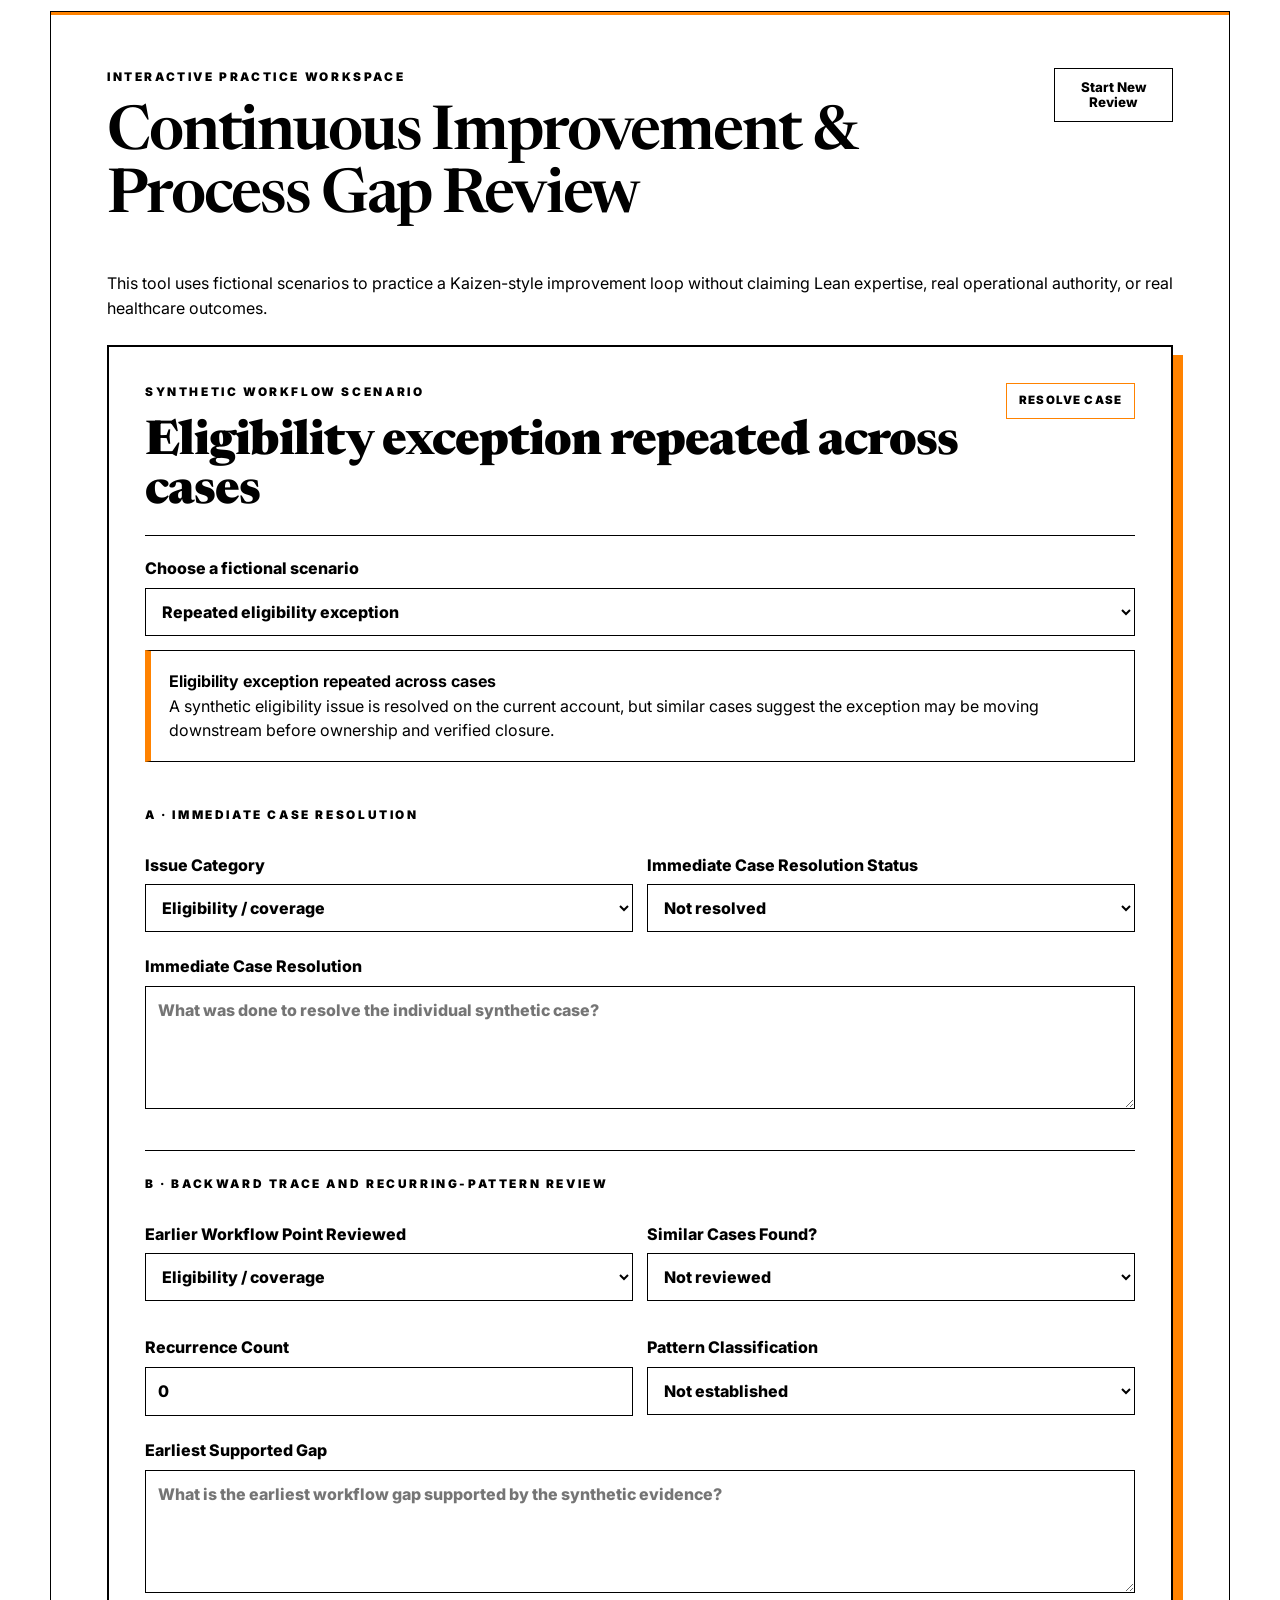
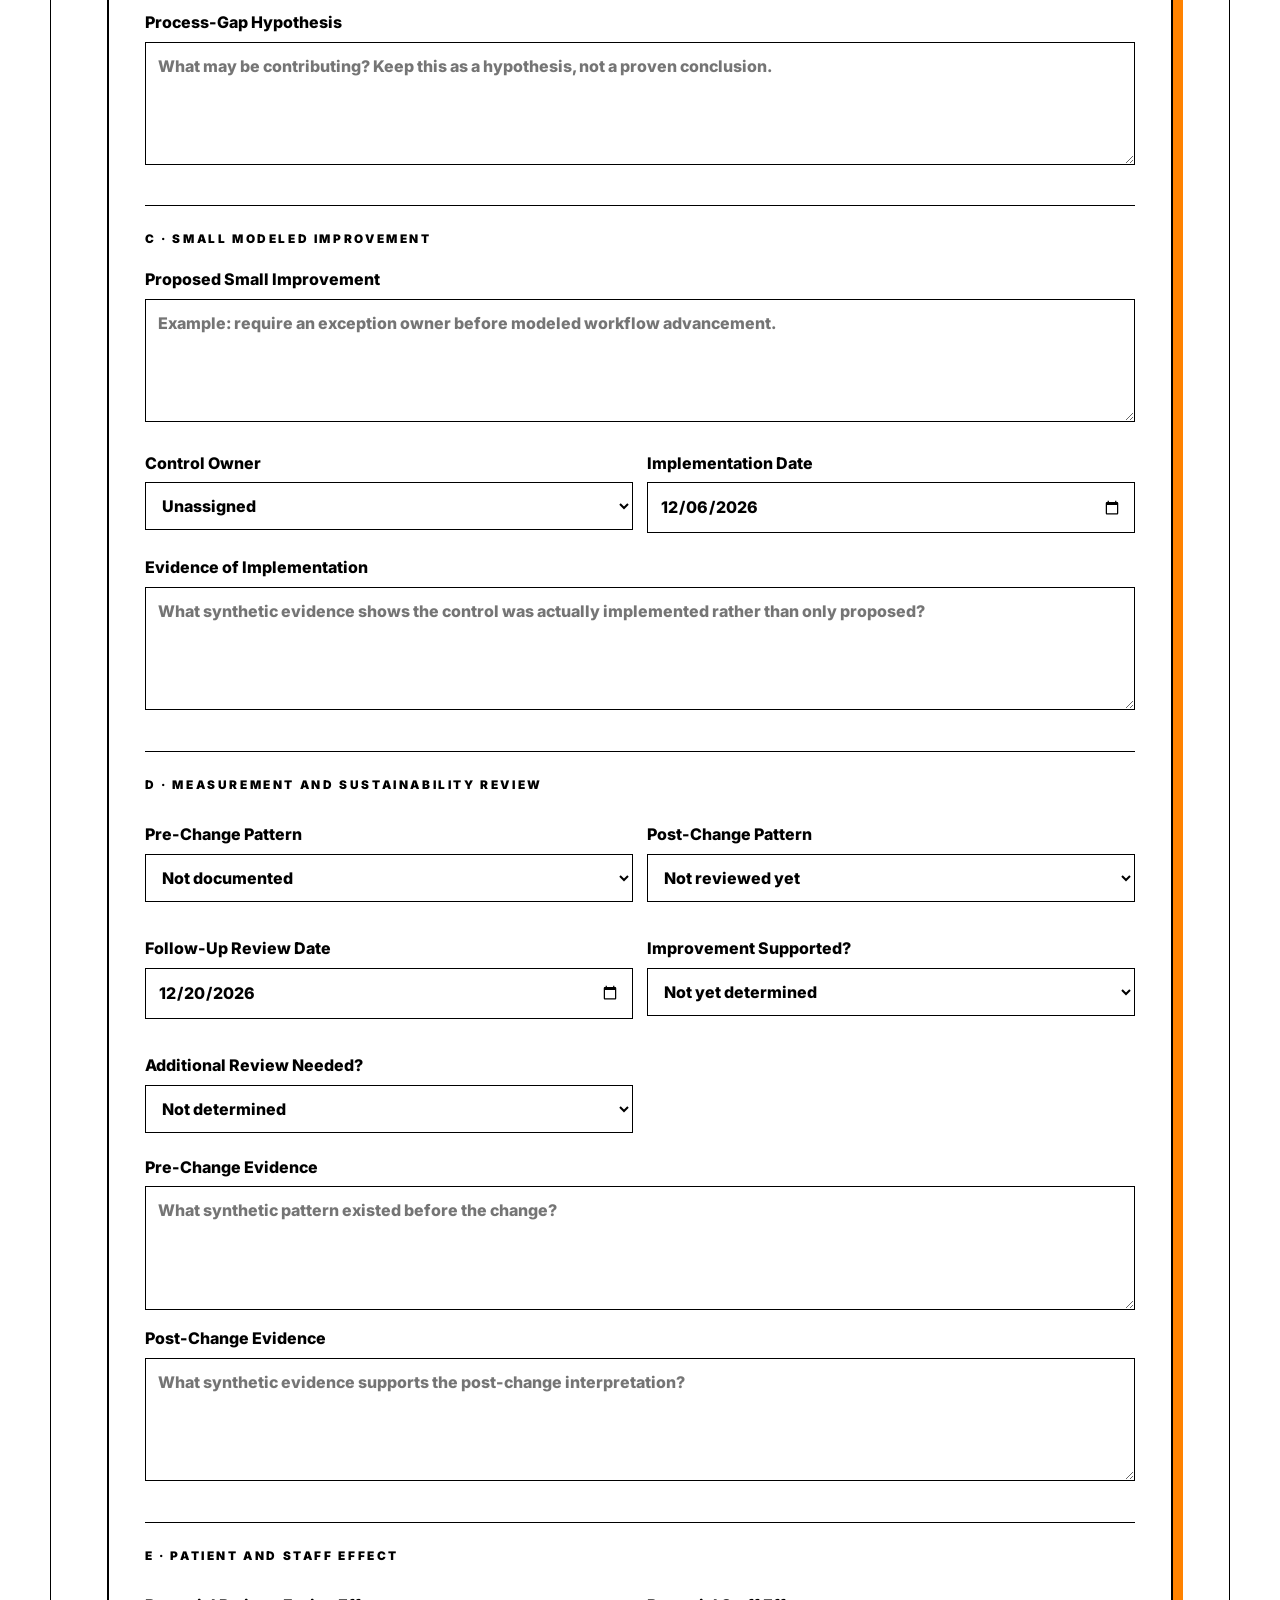
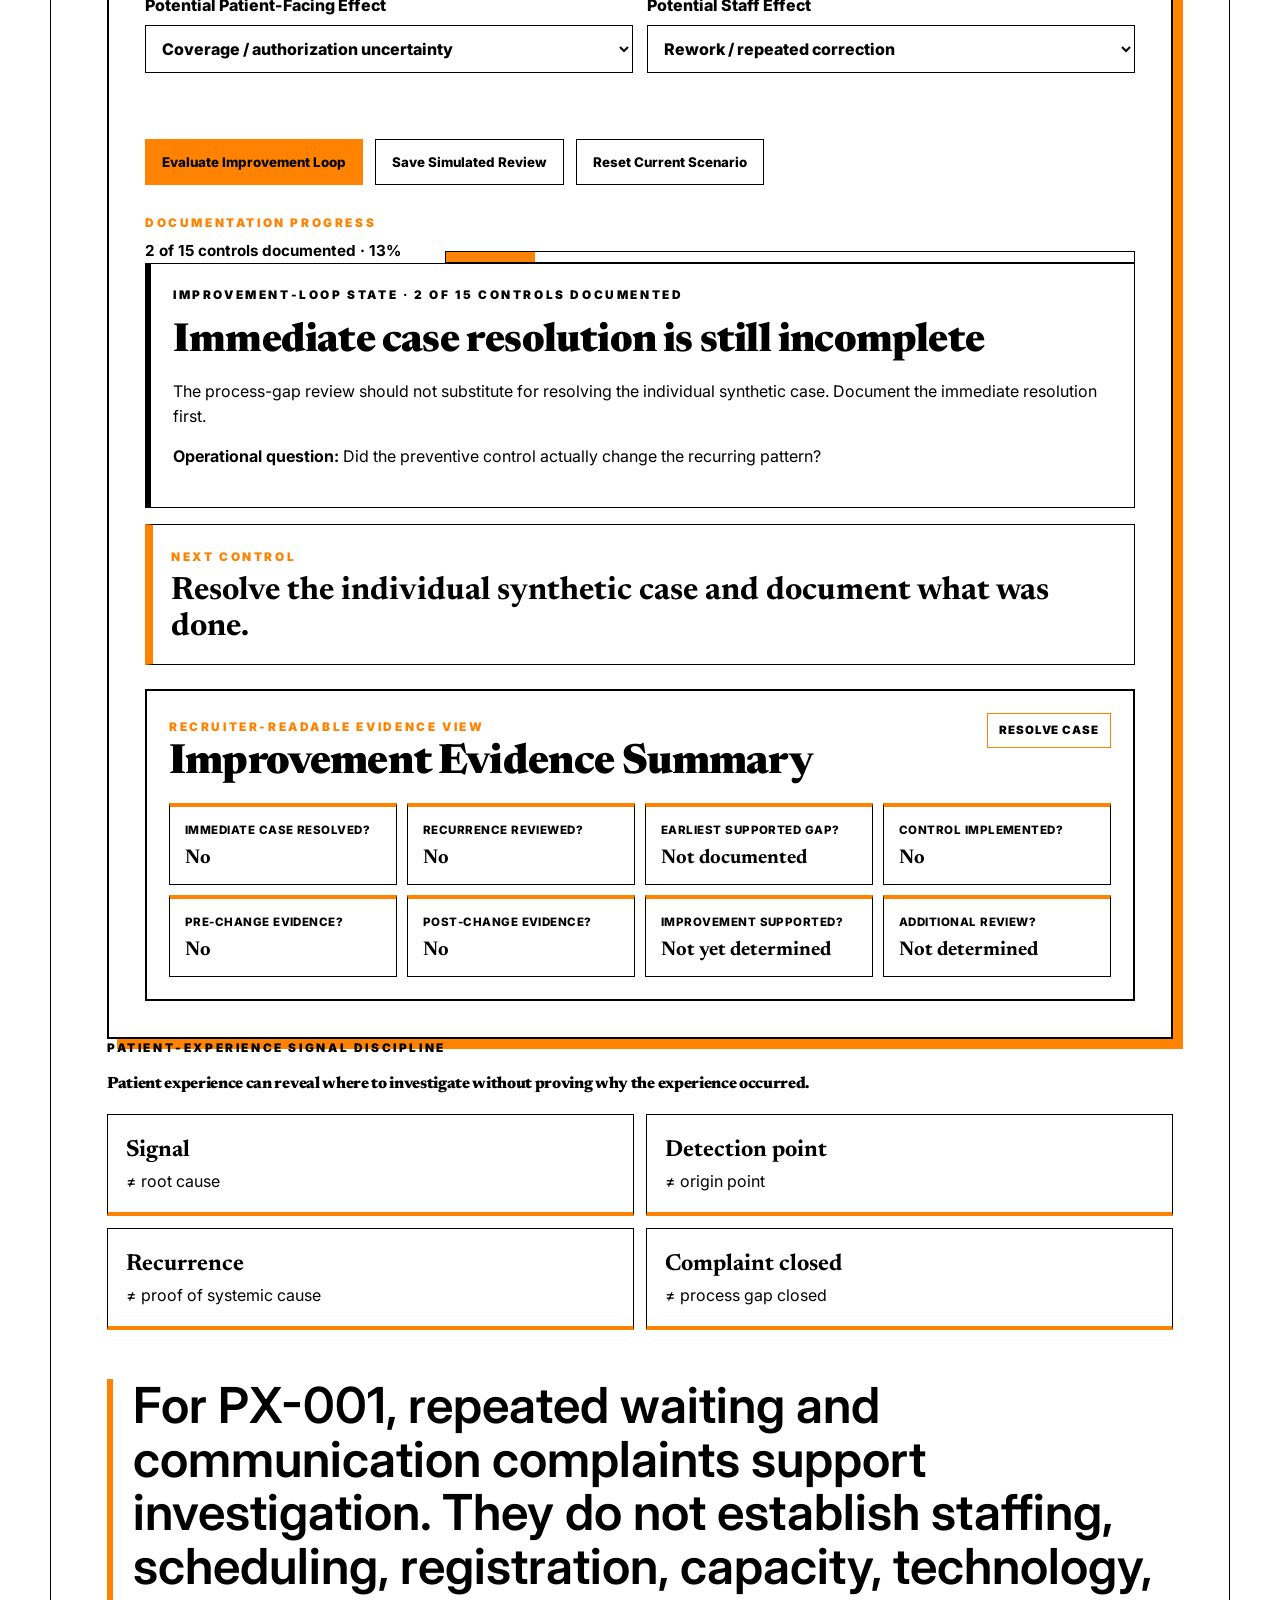
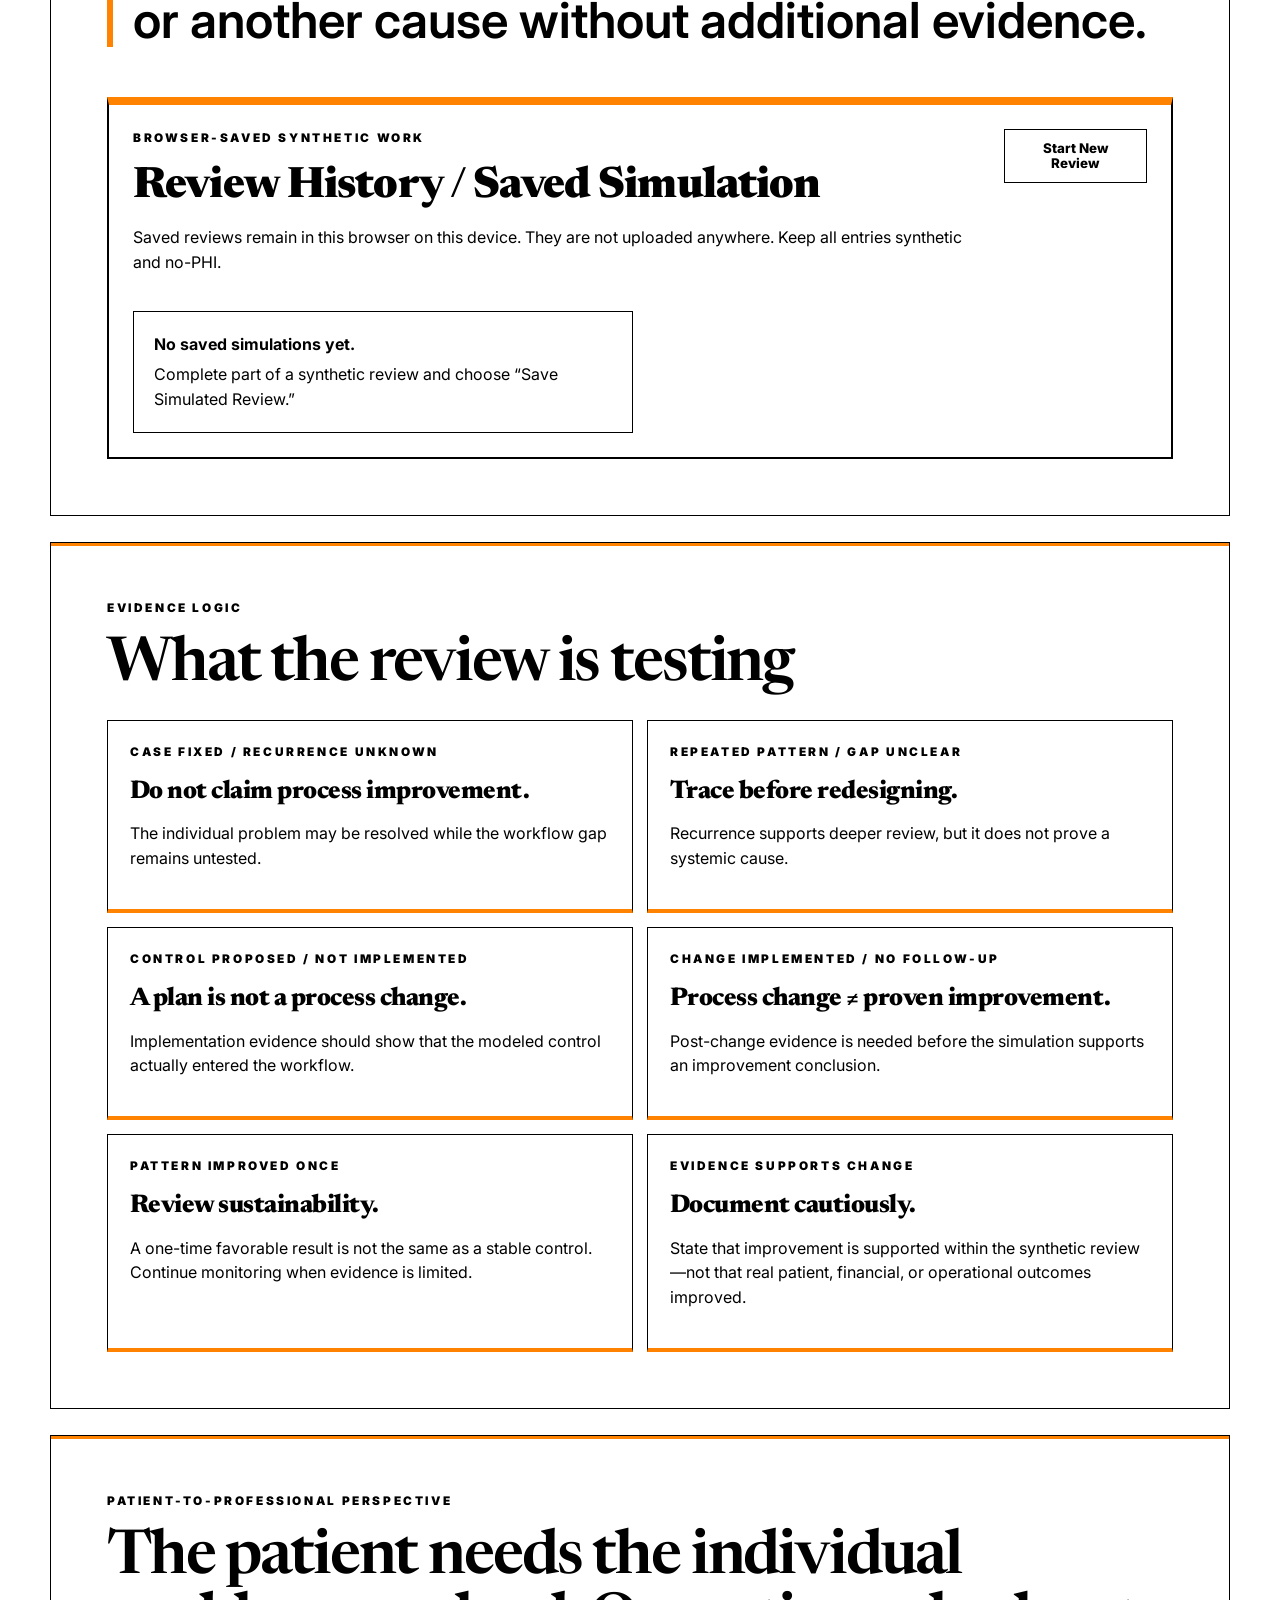
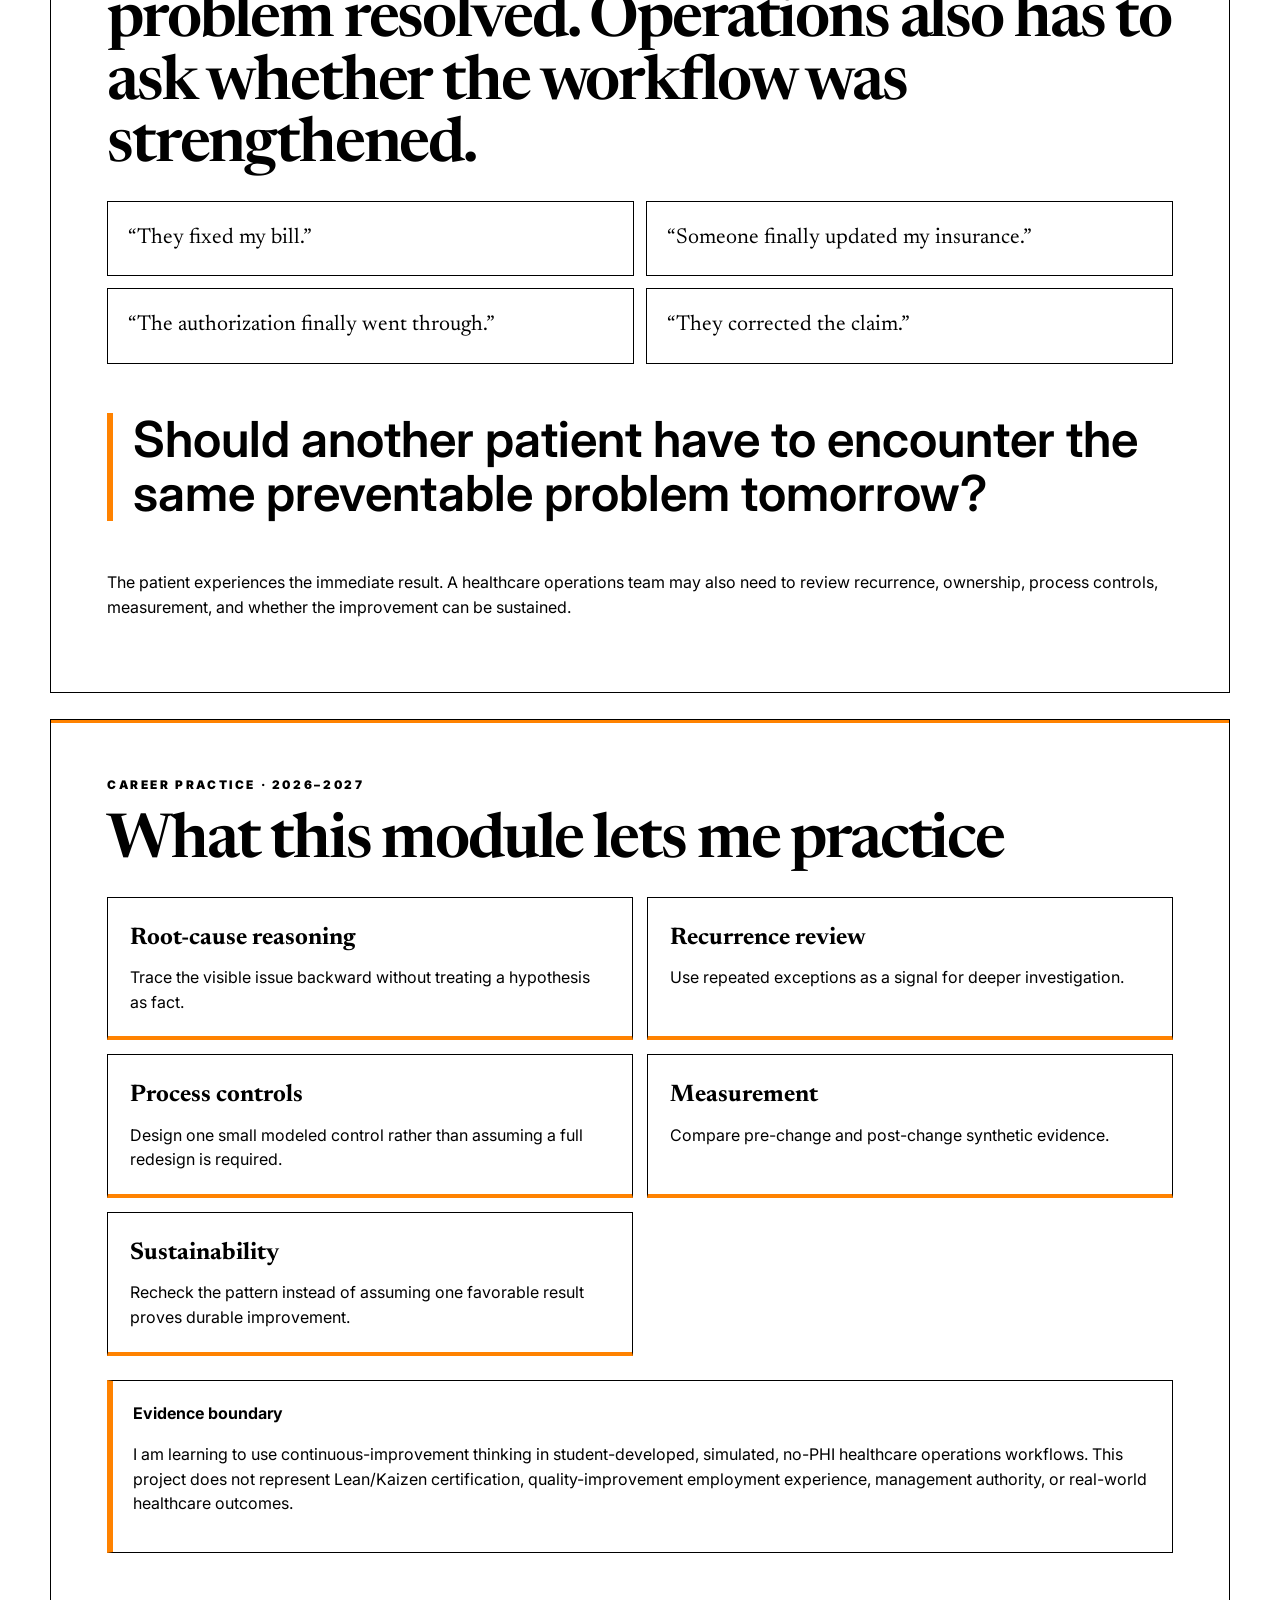
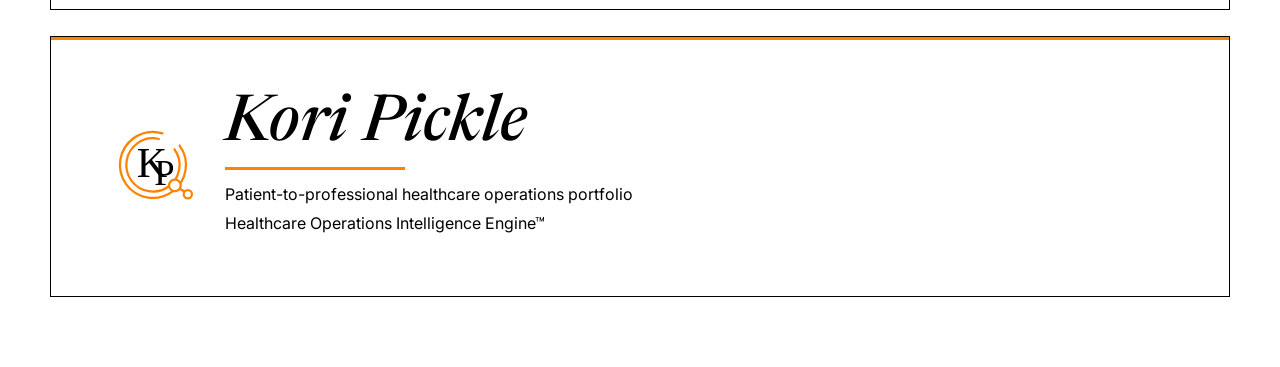
==== commit 4df39435: "Add focused patient experience signal scenario to SBI continuous improvement" ====
--- a/continuous-improvement-process-gap-review.html
+++ b/continuous-improvement-process-gap-review.html
@@ -87,6 +87,7 @@
           <option value="claim">Repeated corrected-claim pattern</option>
           <option value="handoff">Repeated ownership / handoff gap</option>
           <option value="payment">Repeated payment-reconciliation exception</option>
+          <option value="patientExperience">PX-001 · Repeated appointment waiting complaints</option>
         </select>
       </label>
       <div id="ciScenarioSummary" class="ci-summary"></div>
@@ -103,6 +104,7 @@
                 <option>Handoff / ownership</option>
                 <option>Payment / reconciliation</option>
                 <option>Documentation / data integrity</option>
+                <option>Patient experience / access</option>
                 <option>Other administrative workflow</option>
               </select>
             </label>
@@ -133,6 +135,9 @@
                 <option>Claim preparation / submission</option>
                 <option>Payer acknowledgement / follow-up</option>
                 <option>Payment / reconciliation</option>
+                <option>Patient complaint / experience channel</option>
+                <option>Scheduling / pre-visit readiness</option>
+                <option>Arrival / registration / service handoff</option>
               </select>
             </label>
             <label>Similar Cases Found?
@@ -252,6 +257,7 @@
                 <option>Billing confusion</option>
                 <option>Coverage / authorization uncertainty</option>
                 <option>Repeated information request</option>
+                <option>Waiting / communication uncertainty</option>
                 <option>No modeled patient-facing effect identified</option>
               </select>
             </label>
@@ -311,6 +317,19 @@
           <div><span>Additional review?</span><strong id="sumAdditional">Not determined</strong></div>
         </div>
       </div>
+    </div>
+
+
+    <div class="ci-px-proof">
+      <p class="card-label">Patient-experience signal discipline</p>
+      <h3>Patient experience can reveal where to investigate without proving why the experience occurred.</h3>
+      <div class="ci-distinction-grid">
+        <div><strong>Signal</strong><span>≠ root cause</span></div>
+        <div><strong>Detection point</strong><span>≠ origin point</span></div>
+        <div><strong>Recurrence</strong><span>≠ proof of systemic cause</span></div>
+        <div><strong>Complaint closed</strong><span>≠ process gap closed</span></div>
+      </div>
+      <p class="ci-insight">For PX-001, repeated waiting and communication complaints support investigation. They do not establish staffing, scheduling, registration, capacity, technology, or another cause without additional evidence.</p>
     </div>
 
     <div id="saved" class="ci-saved-panel">
--- a/style.css
+++ b/style.css
@@ -1,4 +1,4 @@
-:root {
+@import url("https://fonts.googleapis.com/css2?family=Inter:wght@400;500;600;700;800&family=Newsreader:ital,opsz,wght@0,6..72,500;0,6..72,600;0,6..72,700;1,6..72,500;1,6..72,600&display=swap");\n\n:root {
   --white: #ffffff;
   --black: #111111;
   --charcoal: #333333;
@@ -790,3 +790,319 @@
   .ci-chip{display:inline-block;margin-top:14px}
   .ci-signature img,.ci-signature-index img{margin-bottom:16px}
 }
+
+/* SBI production-quality continuous-improvement upgrade */
+.continuous-improvement-page{
+  --white:#FFFFFF;
+  --black:#000000;
+  --orange:#FF8200;
+  background:#FFFFFF;
+  color:#000000;
+  font-family:"Inter",Arial,sans-serif;
+}
+.continuous-improvement-page *{max-width:100%}
+.continuous-improvement-page .shell-card{
+  border:1px solid #000000;
+  border-radius:0;
+  box-shadow:none;
+  background:#FFFFFF;
+}
+.continuous-improvement-page .shell-card:before{
+  background:#FF8200;
+  opacity:1;
+  left:0;
+  right:0;
+  top:0;
+  height:3px;
+}
+.continuous-improvement-page h1,
+.continuous-improvement-page h2,
+.continuous-improvement-page h3,
+.continuous-improvement-page h4,
+.continuous-improvement-page .ci-signature-name{
+  font-family:"Newsreader",Georgia,"Times New Roman",serif;
+  color:#000000;
+}
+.continuous-improvement-page h1,
+.continuous-improvement-page h2{
+  font-weight:600;
+  letter-spacing:-.035em;
+}
+.continuous-improvement-page p,
+.continuous-improvement-page label,
+.continuous-improvement-page span,
+.continuous-improvement-page small,
+.continuous-improvement-page input,
+.continuous-improvement-page select,
+.continuous-improvement-page textarea,
+.continuous-improvement-page button,
+.continuous-improvement-page a{
+  font-family:"Inter",Arial,sans-serif;
+}
+.continuous-improvement-page .ci-signature-name{
+  font-family:"Newsreader",Georgia,serif;
+  font-style:italic;
+  font-weight:500;
+}
+.continuous-improvement-page .button{
+  min-height:46px;
+  padding:11px 16px;
+  border-radius:0;
+  border:1px solid #000000;
+  font-weight:800;
+  line-height:1.15;
+}
+.continuous-improvement-page .button.primary{
+  background:#FF8200;
+  color:#000000;
+  border-color:#FF8200;
+}
+.continuous-improvement-page .button.secondary{
+  background:#FFFFFF;
+  color:#000000;
+}
+.continuous-improvement-page .button:focus-visible,
+.continuous-improvement-page input:focus-visible,
+.continuous-improvement-page select:focus-visible,
+.continuous-improvement-page textarea:focus-visible,
+.continuous-improvement-page a:focus-visible{
+  outline:3px solid #FF8200;
+  outline-offset:3px;
+}
+.ci-review-header,
+.ci-saved-head,
+.ci-summary-head{
+  display:flex;
+  justify-content:space-between;
+  align-items:flex-start;
+  gap:22px;
+}
+.ci-control-status{
+  display:grid;
+  grid-template-columns:minmax(0,280px) 1fr;
+  align-items:end;
+  gap:20px;
+  margin-top:24px;
+}
+.ci-control-status strong{
+  display:block;
+  font-family:"Inter",Arial,sans-serif;
+  font-size:.95rem;
+  margin-top:5px;
+}
+.ci-progress{
+  margin:0;
+  height:12px;
+  border:1px solid #000000;
+  background:#FFFFFF;
+}
+#ciProgressBar{background:#FF8200}
+.ci-next-control{
+  margin-top:16px;
+  border:1px solid #000000;
+  border-left:8px solid #FF8200;
+  padding:18px;
+  background:#FFFFFF;
+}
+.ci-next-control strong{
+  display:block;
+  font-family:"Newsreader",Georgia,serif;
+  font-size:clamp(1.35rem,3vw,2rem);
+  line-height:1.12;
+  margin-top:6px;
+}
+.ci-missing{
+  border-left:5px solid #FF8200;
+  padding-left:12px;
+}
+.ci-missing select,
+.ci-missing input,
+.ci-missing textarea{
+  border:2px solid #FF8200!important;
+}
+.ci-evidence-summary{
+  margin-top:24px;
+  border:2px solid #000000;
+  padding:22px;
+  background:#FFFFFF;
+}
+.ci-summary-head h3{
+  margin:5px 0 0;
+  font-size:clamp(1.7rem,4vw,2.6rem);
+}
+.ci-summary-state{
+  border:1px solid #FF8200;
+  padding:8px 11px;
+  font-size:.72rem;
+  font-weight:900;
+  letter-spacing:.08em;
+  white-space:nowrap;
+}
+.ci-evidence-grid{
+  display:grid;
+  grid-template-columns:repeat(4,minmax(0,1fr));
+  gap:10px;
+  margin-top:18px;
+}
+.ci-evidence-grid>div{
+  border:1px solid #000000;
+  border-top:4px solid #FF8200;
+  padding:15px;
+  background:#FFFFFF;
+}
+.ci-evidence-grid span,
+.ci-evidence-grid strong{display:block}
+.ci-evidence-grid span{
+  font-size:.72rem;
+  font-weight:800;
+  text-transform:uppercase;
+  letter-spacing:.04em;
+}
+.ci-evidence-grid strong{
+  font-family:"Newsreader",Georgia,serif;
+  font-size:1.25rem;
+  line-height:1.12;
+  margin-top:7px;
+}
+.ci-save-confirmation{
+  border-top:1px solid #000000;
+  margin-top:16px!important;
+  padding-top:14px;
+}
+.ci-saved-panel{
+  margin-top:28px;
+  border:2px solid #000000;
+  border-top:8px solid #FF8200;
+  padding:24px;
+  background:#FFFFFF;
+}
+.ci-saved-head h3{
+  font-family:"Newsreader",Georgia,serif;
+  font-size:clamp(1.8rem,4vw,2.7rem);
+  margin:4px 0 8px;
+}
+.ci-saved-list{
+  display:grid;
+  grid-template-columns:repeat(2,minmax(0,1fr));
+  gap:14px;
+  margin-top:20px;
+}
+.ci-saved-card{
+  border:1px solid #000000;
+  padding:20px;
+  background:#FFFFFF;
+}
+.ci-saved-card h4{
+  font-size:1.55rem;
+  line-height:1.06;
+  margin:10px 0 14px;
+}
+.ci-saved-card p{margin:6px 0}
+.ci-saved-meta{
+  display:flex;
+  justify-content:space-between;
+  gap:12px;
+  border-bottom:1px solid #000000;
+  padding-bottom:10px;
+}
+.ci-saved-meta span{
+  font-size:.7rem;
+  font-weight:900;
+  text-transform:uppercase;
+  letter-spacing:.05em;
+}
+.ci-saved-actions{
+  display:flex;
+  flex-wrap:wrap;
+  gap:10px;
+  margin-top:16px;
+}
+.ci-empty-state{
+  border:1px solid #000000;
+  padding:20px;
+  background:#FFFFFF;
+}
+.ci-empty-state strong,
+.ci-empty-state span{display:block}
+.ci-empty-state span{margin-top:6px}
+.ci-workbench select,
+.ci-workbench input,
+.ci-workbench textarea{
+  border-radius:0;
+  border:1px solid #000000;
+  background:#FFFFFF;
+  color:#000000;
+  min-height:48px;
+}
+.ci-workbench textarea{
+  min-height:112px;
+  resize:vertical;
+}
+.ci-brand-lockup img,
+.ci-signature img,
+.ci-signature-index img{
+  display:block;
+  object-fit:contain;
+}
+.ci-brand-lockup img{width:68px;height:68px}
+.ci-signature img{width:96px;height:96px}
+.ci-signature-rule{background:#FF8200}
+@media(max-width:900px){
+  .ci-evidence-grid{grid-template-columns:repeat(2,minmax(0,1fr))}
+  .ci-saved-list{grid-template-columns:1fr}
+}
+@media(max-width:640px){
+  .continuous-improvement-page main{
+    width:min(100%,calc(100vw - 24px));
+    padding-top:12px;
+  }
+  .continuous-improvement-page .shell-card{
+    padding:24px 18px;
+    margin-bottom:16px;
+    overflow:visible;
+  }
+  .ci-review-header,
+  .ci-saved-head,
+  .ci-summary-head,
+  .ci-control-status{
+    display:block;
+  }
+  .ci-review-header .button,
+  .ci-saved-head .button{
+    width:100%;
+    margin-top:14px;
+  }
+  .ci-evidence-grid{grid-template-columns:1fr}
+  .ci-saved-meta{display:block}
+  .ci-saved-meta span+span{margin-top:5px}
+  .ci-actions,
+  .ci-saved-actions{
+    display:grid;
+    grid-template-columns:1fr;
+  }
+  .ci-actions .button,
+  .ci-saved-actions .button{
+    width:100%;
+  }
+  .ci-workbench{
+    padding:18px 14px;
+    box-shadow:6px 6px 0 #FF8200;
+  }
+  .ci-chip,
+  .ci-summary-state{
+    display:inline-block;
+    margin-top:12px;
+    white-space:normal;
+  }
+  .ci-nav{
+    display:grid;
+    grid-template-columns:1fr 1fr;
+    gap:10px;
+  }
+  .ci-nav a{
+    padding:8px 0;
+  }
+  .ci-rail{
+    grid-template-columns:1fr 1fr;
+  }
+}
